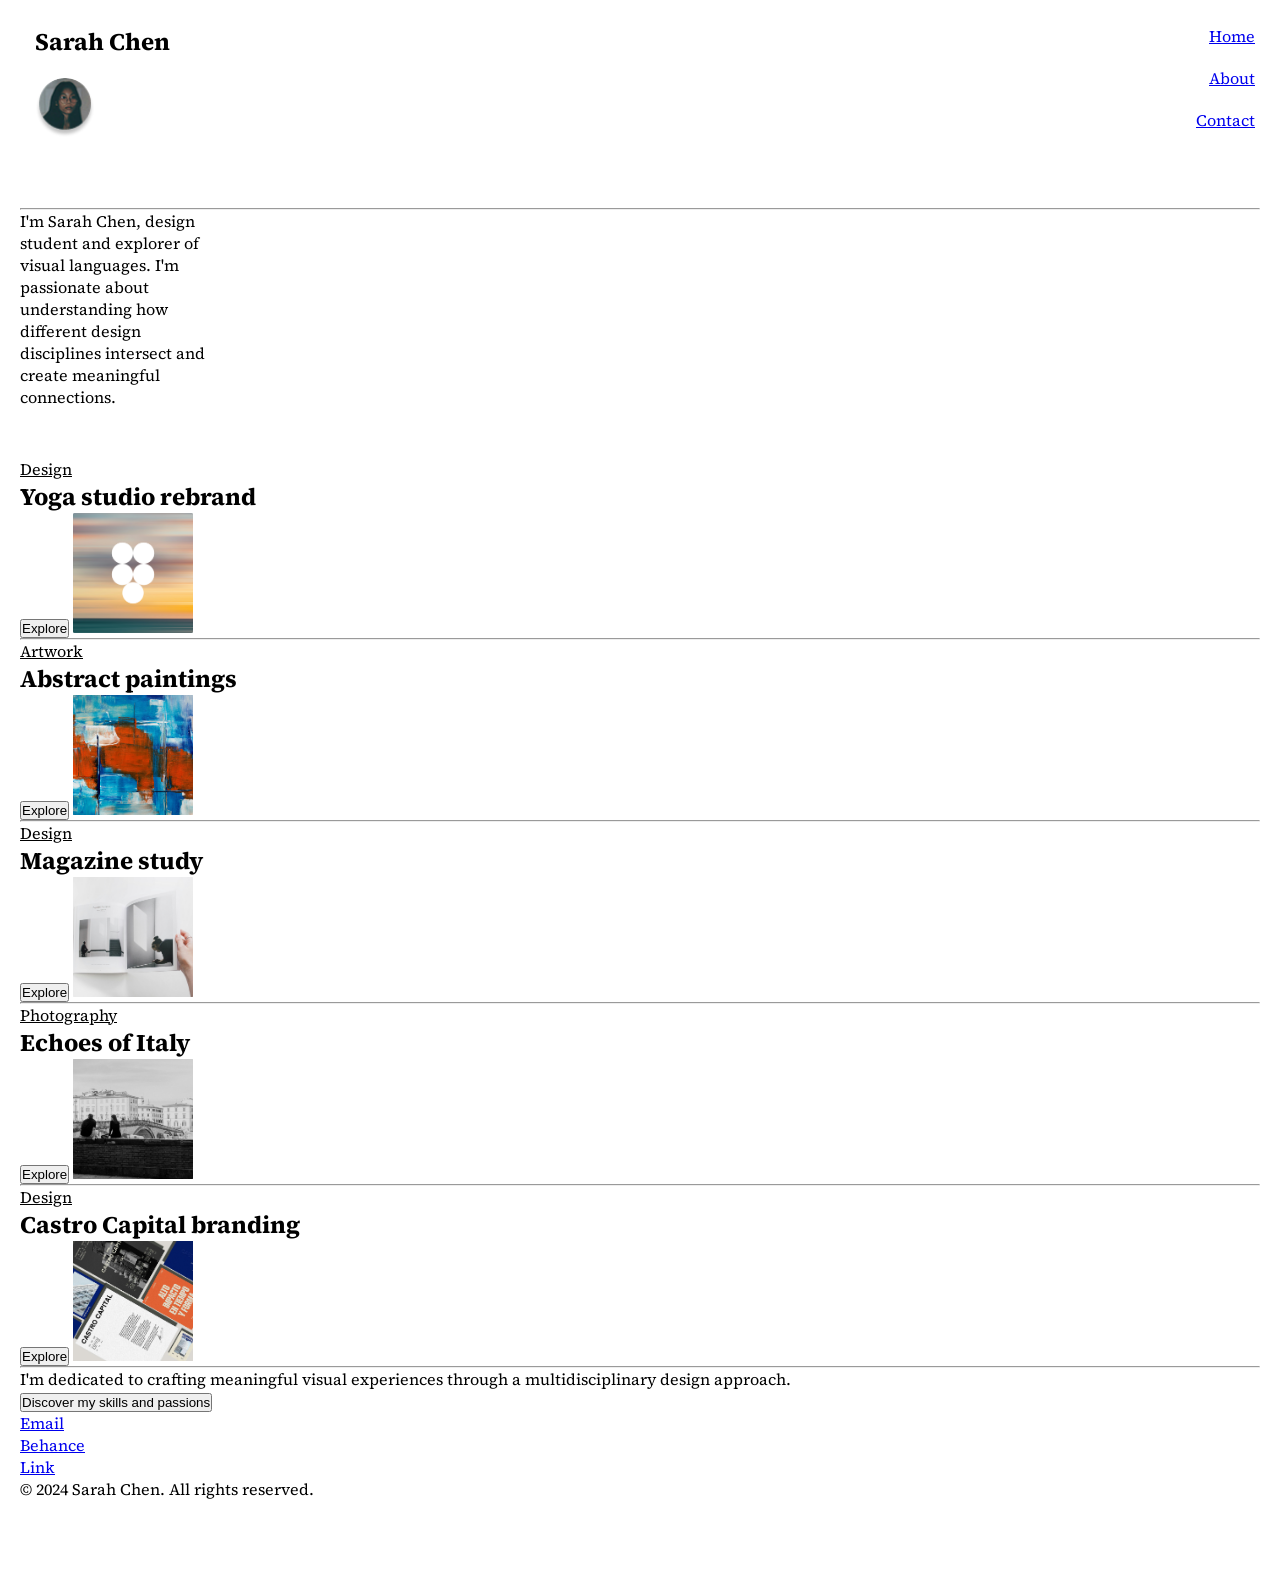
==== index.html @ ec186d1e "Cuadrar estilos css del  header con pagina index y página project" ====
<!-- mi index -->

<!DOCTYPE html>
<html lang>

<head>
    <meta charset="UTF-8">
    <meta name="viewport" content="width=device-width, initial-scale=1.0">
    <title>Sarah Chen</title>
    <link rel="stylesheet" href="css/styles.css">
</head>

<body>
    <header>
        <div class="header">
            <div class="profile">
                <h1 class="profile__name">Sarah Chen</h1>
                <img class="profile__image"src="assets/images/fotoperfil.png">
            </div>
            <nav class="nav">
                <ul>
                    <li><a href="home.html">Home</a></li>
                    <li><a href="about.html">About</a></li>
                    <li><a href="contact.html">Contact</a></li>
                </ul>
            </nav>
        </div>
    </header>
    <main>
        <hr>
        <p class="Descripción">I'm Sarah Chen, design student and explorer of visual languages. I'm passionate about understanding how
            different design disciplines intersect and create meaningful connections.</p>
        <section>
            <article class="section">
                <p class="sectionMiniTitle"><ins>Design</ins></p>
                <h2 class="sectionTitle">Yoga studio rebrand</h2>
                <input class="button1"type="submit" value="Explore">
                <img SRC="assets/images/YOGA.png" width="120PX" height="120PX">
            </article>
        </section>
        <hr>
        <section>
            <article>
                <p class="sectionMiniTitle"><ins>Artwork</ins></p>
                <h2 class="sectionTitle">Abstract paintings</h2>
                <input class="button1" type="submit" value="Explore">
                <img SRC="assets/images/pintura.png" width="120PX" height="120PX"> 
                <!-- Se puede usar un input type="button" o simplemente input button -->
            </article>
            <HR>
            <section>
                <article>
                    <p class="sectionMiniTitle"><ins>Design</ins></p>
                    <h2 class="sectionTitle">Magazine study</h2>
                    <input class="button1" type="submit" value="Explore">
                    <img SRC="assets/images/Design.png" width="120PX" height="120PX"> 
                </article>
            </section>
            <hr>
            <section>
                <article>
                    <p class="sectionMiniTitle"><ins>Photography</ins></p>
                    <h2 class="sectionTitle">Echoes of Italy</h2>
                    <input class="button1" type="submit" value="Explore">
                    <img SRC="assets/images/Foto.png" width="120PX" height="120PX"> 
                </article>
                <hr>
                <section>
                    <article>
                         <p class="sectionMiniTitle"><ins>Design</ins></p>
                        <h2 class="sectionTitle">Castro Capital branding</h2>
                        <input class="button1" type="submit" value="Explore">
                        <img SRC="assets/images/Rectangle 1.png" width="120PX" height="120PX">
                    </article>
                </section>
                <hr>
                <p>I'm dedicated to crafting meaningful visual experiences through a multidisciplinary design approach.</p>
                <input class="button1" type="submit" value="Discover my skills and passions">
    </main>
    <FOOTER>
        <nav>
            <ul>
                <p><a href="Email.html">Email</a></li></p>
                <p><a href="Behance.html">Behance</a></li></p>
                <p><a href="Link.html">Link</a></li></p>
            </ul>
        </nav>
        <p>© 2024 Sarah Chen. All rights reserved.</p>
    </FOOTER>
</body>
</htmml>
---- css/styles.css ----
@font-face {
    font-family: "Source Serif 4";
    src: url("../assets/fonts/Source_Serif_4/static/SourceSerif4-ExtraLight.ttf") format("truetype");
    font-weight: 200;
    font-style: normal;
}

@font-face {
    font-family: "Source Serif 4";
    src: url("../assets/fonts/Source_Serif_4/static/SourceSerif4-Light.ttf") format("truetype");
    font-weight: 300;
    font-style: normal;
}

@font-face {
    font-family: "Source Serif 4";
    src: url("../assets/fonts/Source_Serif_4/static/SourceSerif4-Regular.ttf") format("truetype");
    font-weight: 400;
    font-style: normal;
}

@font-face {
    font-family: "Source Serif 4";
    src: url("../assets/fonts/Source_Serif_4/static/SourceSerif4-Medium.ttf") format("truetype");
    font-weight: 500;
    font-style: normal;
}

@font-face {
    font-family: "Source Serif 4";
    src: url("../assets/fonts/Source_Serif_4/static/SourceSerif4-Semibold.ttf") format("truetype");
    font-weight: 600;
    font-style: normal;
}

@font-face {
    font-family: "Source Serif 4";
    src: url("../assets/fonts/Source_Serif_4/static/SourceSerif4-Bold.ttf") format("truetype");
    font-weight: 700;
    font-style: normal;
}

@font-face {
    font-family: "Source Serif 4";
    src: url("../assets/fonts/Source_Serif_4/static/SourceSerif4-ExtraBold.ttf") format("truetype");
    font-weight: 800;
    font-style: normal;
}

@font-face {
    font-family: "Source Serif 4";
    src: url("../assets/fonts/Source_Serif_4/static/SourceSerif4-Black.ttf") format("truetype");
    font-weight: 900;
    font-style: normal;
}
:root {
  --font-main: "Source Serif 4", sans-serif;
}

* {
  margin: 0;
  padding: 0;
  box-sizing: border-box;
}

body {
  font-family: var(--font-main);
  background-color: #FFFFFF;
  padding: 20px 20px 80px 20px;
}
.header {
  display: flex;
  flex-direction: row;
  justify-content: space-between;
  align-items: top;
  margin-bottom: 70px;
  padding: 5px 5px 0px 5px;
}
.header .profile {
  display: flex;
  flex-direction: column;
  align-items: left;
  width: 100px;
  }
.header .profile__name {
  font-size: 24px;
  font-weight: 700;
  padding: 0px 0px 20px 10px;
  display: flex;
  width: 400px;
}
.profile__image {
    width: 60px;
    height: 60PX;
    border-radius: 50%;
    object-fit: cover;
    margin-left: 10px;
}
.header .nav ul {
  display: flex;
  flex-direction: column;
  align-items: end;
  gap: 20px;
  width: 37px;
  height: 16px;
}
.header .nav li {
    list-style: none;
}
.Descripción {
  display: flex;
  flex-direction: column;
  text-align: left;
  justify-content: center;
  margin-bottom: 50px;
  width: 200px;
  
}
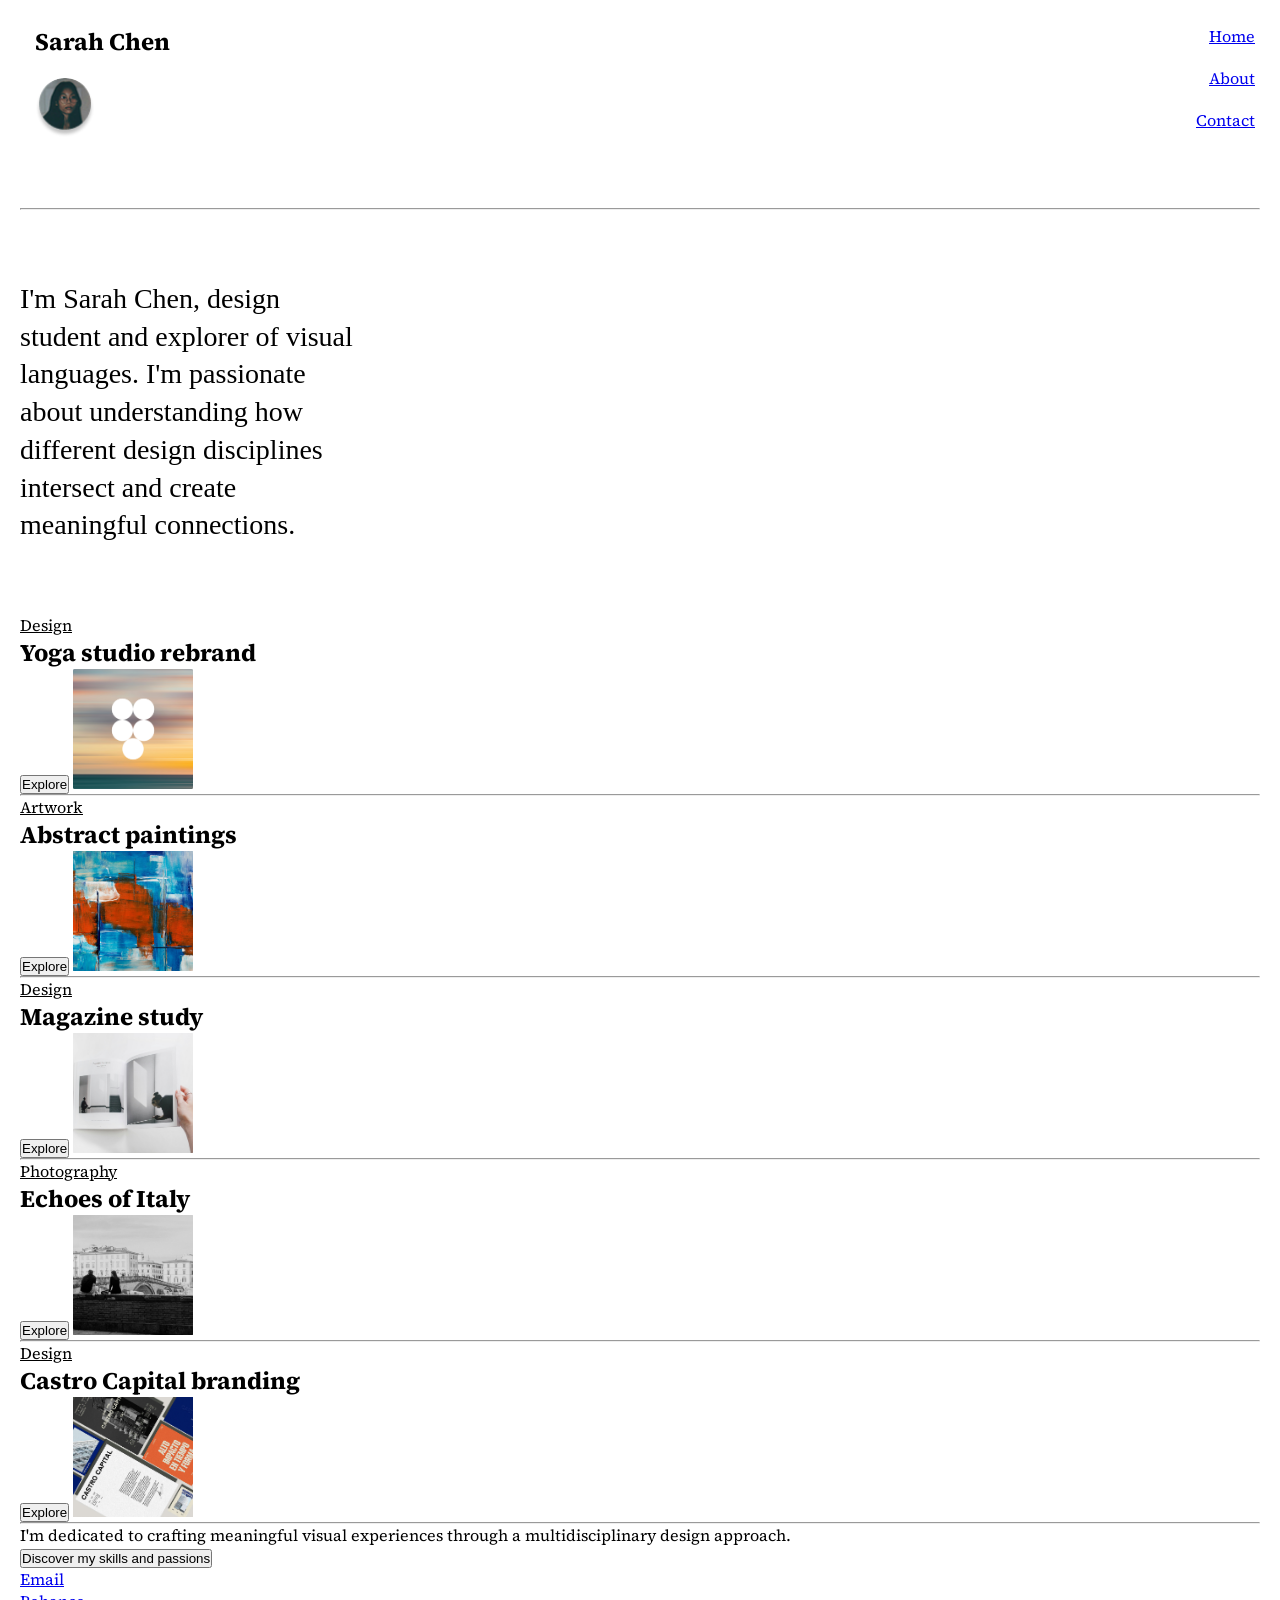
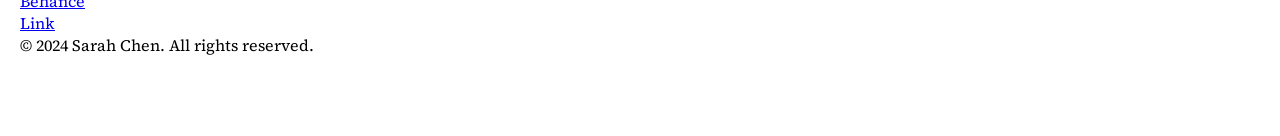
==== commit 97a977b5: "Arreglos sencillos en Descripción" ====
--- a/index.html
+++ b/index.html
@@ -19,9 +19,9 @@
             </div>
             <nav class="nav">
                 <ul>
-                    <li><a href="home.html">Home</a></li>
-                    <li><a href="about.html">About</a></li>
-                    <li><a href="contact.html">Contact</a></li>
+                    <li class="nav__home"><a href="home.html">Home</a></li>
+                    <li class="nav__about"><a href="about.html">About</a></li>
+                    <li class="nav__contact"><a href="contact.html">Contact</a></li>
                 </ul>
             </nav>
         </div>
--- a/css/styles.css
+++ b/css/styles.css
@@ -112,7 +112,17 @@
   flex-direction: column;
   text-align: left;
   justify-content: center;
-  margin-bottom: 50px;
+  margin: 50px 0px 50px 0px;
   width: 200px;
-  
+  /* I'm Sarah Chen, design student and explorer of visual languages. I'm passionate about understanding how different design disciplines intersect and create meaningful connections. */
+
+width: 335px;
+height: 304px;
+
+/* Heading */
+font-family: 'Source Serif Pro';
+font-style: normal;
+font-weight: 300;
+font-size: 28px;
+line-height: 135%;
 }
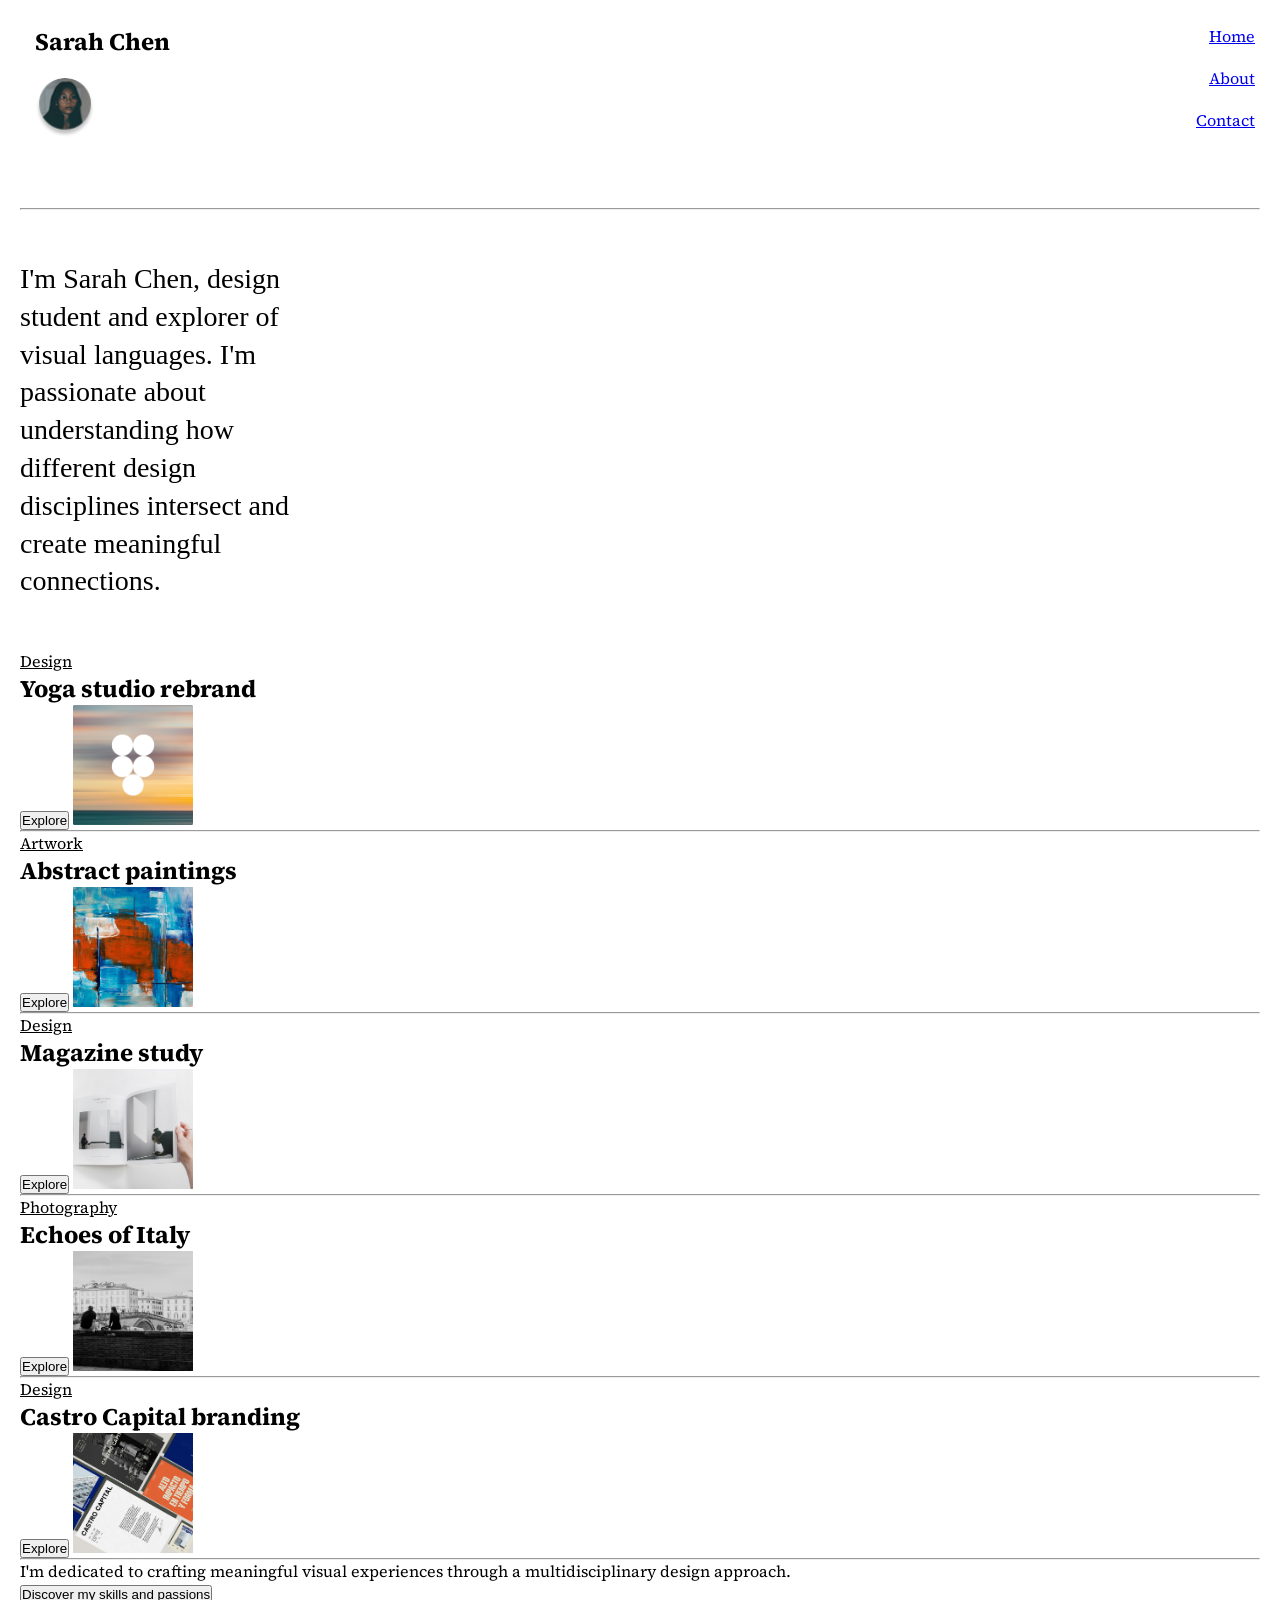
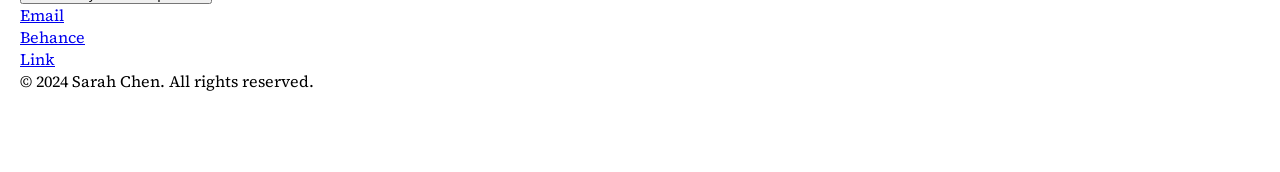
==== commit 7bbbfb4f: "Arreglos desesperados" ====
--- a/index.html
+++ b/index.html
@@ -1,5 +1,3 @@
-<!-- mi index -->
-
 <!DOCTYPE html>
 <html lang>
 
--- a/css/styles.css
+++ b/css/styles.css
@@ -113,16 +113,10 @@
   text-align: left;
   justify-content: center;
   margin: 50px 0px 50px 0px;
-  width: 200px;
-  /* I'm Sarah Chen, design student and explorer of visual languages. I'm passionate about understanding how different design disciplines intersect and create meaningful connections. */
-
-width: 335px;
-height: 304px;
-
-/* Heading */
+  width: 280px;
 font-family: 'Source Serif Pro';
 font-style: normal;
 font-weight: 300;
 font-size: 28px;
 line-height: 135%;
-}+}
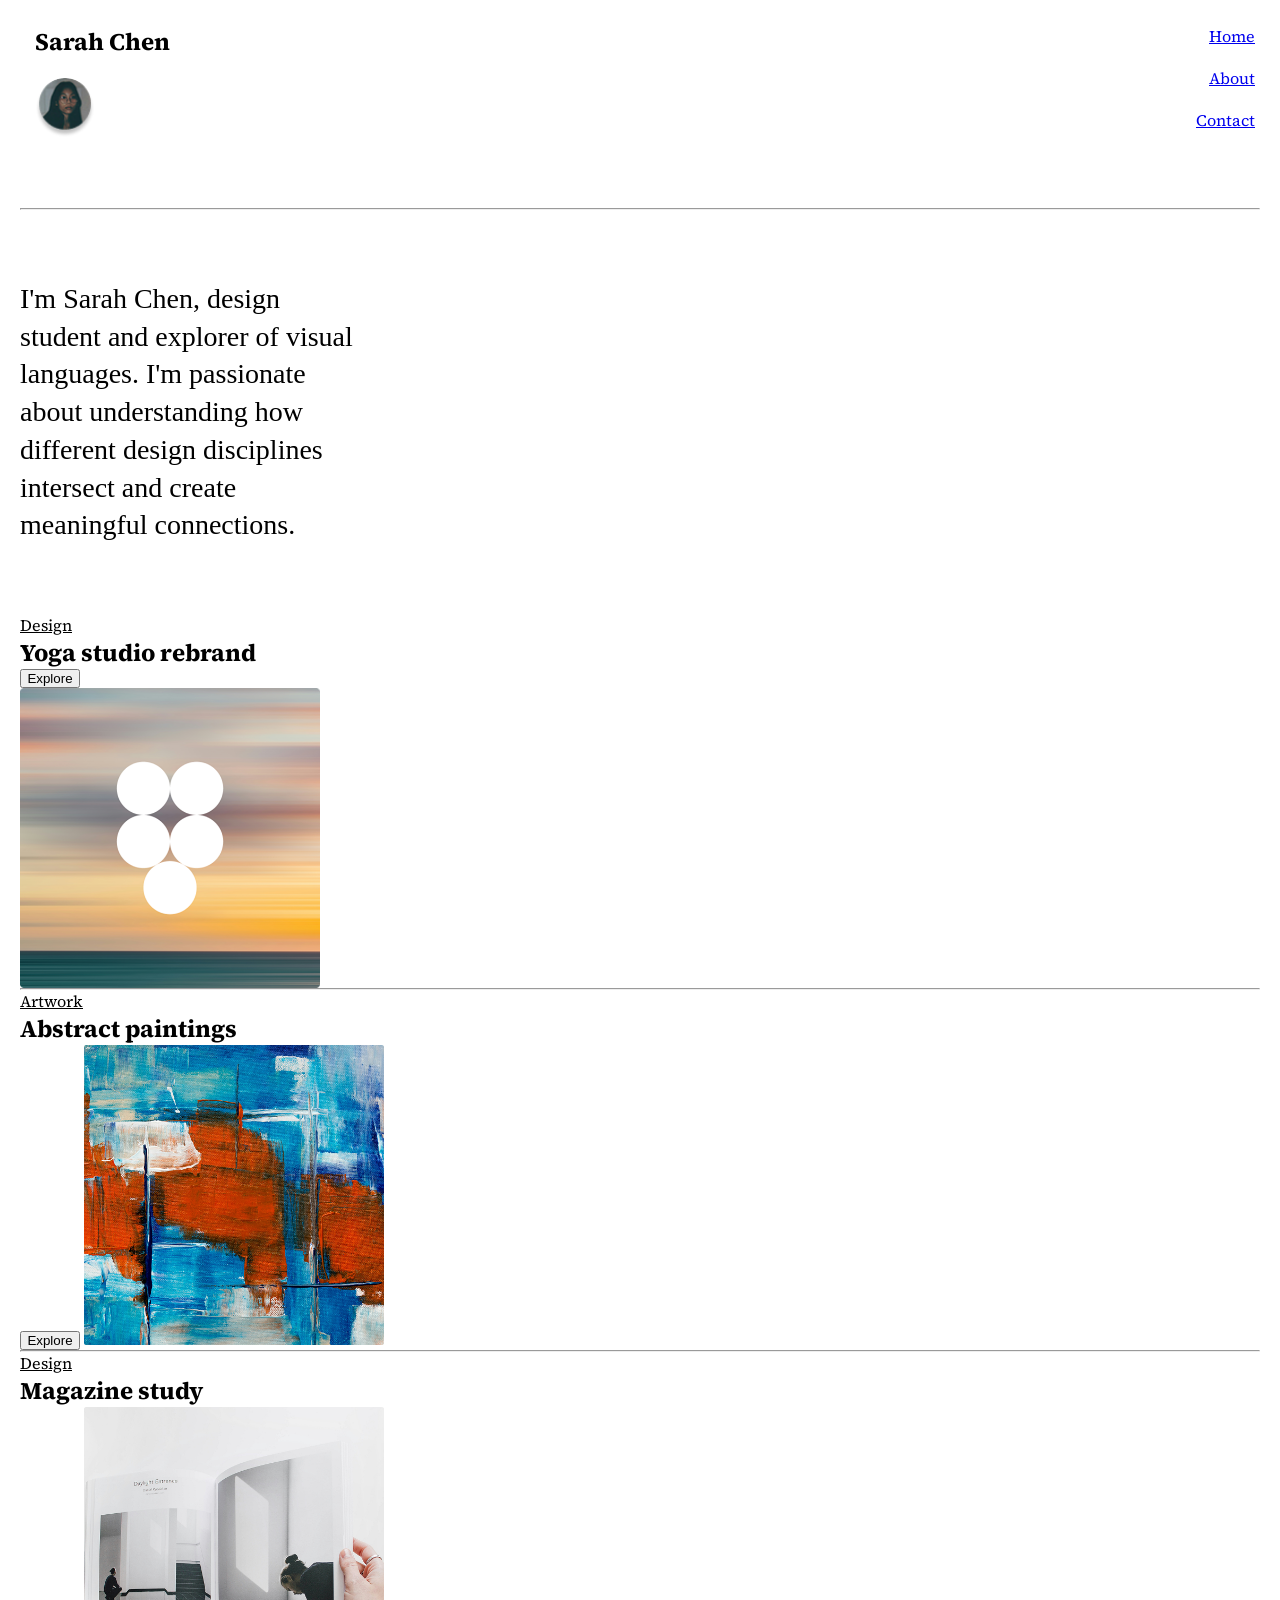
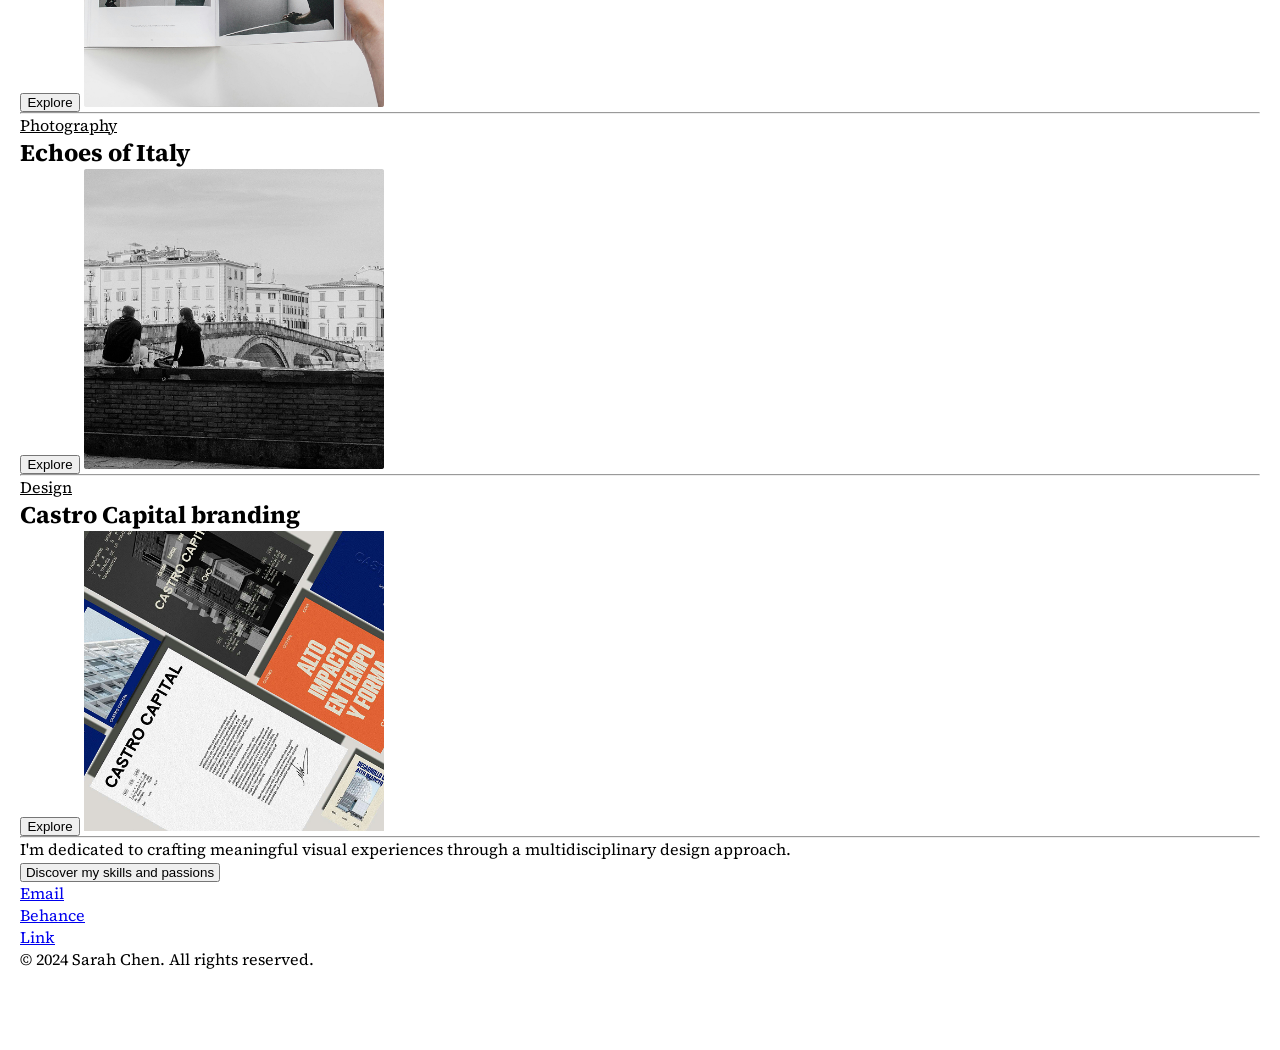
==== commit f8dcb066: "Avances en html y css" ====
--- a/index.html
+++ b/index.html
@@ -30,10 +30,10 @@
             different design disciplines intersect and create meaningful connections.</p>
         <section>
             <article class="section">
-                <p class="sectionMiniTitle"><ins>Design</ins></p>
+                <p class="sectionButton"><ins>Design</ins></p>
                 <h2 class="sectionTitle">Yoga studio rebrand</h2>
                 <input class="button1"type="submit" value="Explore">
-                <img SRC="assets/images/YOGA.png" width="120PX" height="120PX">
+                <img SRC="assets/images/YOGA.png" width="300PX" height="300PX">
             </article>
         </section>
         <hr>
@@ -42,7 +42,7 @@
                 <p class="sectionMiniTitle"><ins>Artwork</ins></p>
                 <h2 class="sectionTitle">Abstract paintings</h2>
                 <input class="button1" type="submit" value="Explore">
-                <img SRC="assets/images/pintura.png" width="120PX" height="120PX"> 
+                <img SRC="assets/images/pintura.png" width="300PX" height="300PX"> 
                 <!-- Se puede usar un input type="button" o simplemente input button -->
             </article>
             <HR>
@@ -51,7 +51,7 @@
                     <p class="sectionMiniTitle"><ins>Design</ins></p>
                     <h2 class="sectionTitle">Magazine study</h2>
                     <input class="button1" type="submit" value="Explore">
-                    <img SRC="assets/images/Design.png" width="120PX" height="120PX"> 
+                    <img SRC="assets/images/Design.png" width="300PX" height="300PX"> 
                 </article>
             </section>
             <hr>
@@ -60,7 +60,7 @@
                     <p class="sectionMiniTitle"><ins>Photography</ins></p>
                     <h2 class="sectionTitle">Echoes of Italy</h2>
                     <input class="button1" type="submit" value="Explore">
-                    <img SRC="assets/images/Foto.png" width="120PX" height="120PX"> 
+                    <img SRC="assets/images/Foto.png" width="300PX" height="300PX"> 
                 </article>
                 <hr>
                 <section>
@@ -68,12 +68,12 @@
                          <p class="sectionMiniTitle"><ins>Design</ins></p>
                         <h2 class="sectionTitle">Castro Capital branding</h2>
                         <input class="button1" type="submit" value="Explore">
-                        <img SRC="assets/images/Rectangle 1.png" width="120PX" height="120PX">
+                        <img SRC="assets/images/Rectangle 1.png" width="300PX" height="300PX">
                     </article>
                 </section>
                 <hr>
                 <p>I'm dedicated to crafting meaningful visual experiences through a multidisciplinary design approach.</p>
-                <input class="button1" type="submit" value="Discover my skills and passions">
+                <input class="button2" type="submit" value="Discover my skills and passions">
     </main>
     <FOOTER>
         <nav>
--- a/css/styles.css
+++ b/css/styles.css
@@ -113,10 +113,27 @@
   text-align: left;
   justify-content: center;
   margin: 50px 0px 50px 0px;
-  width: 280px;
+  width: 200px;
+  /* I'm Sarah Chen, design student and explorer of visual languages. I'm passionate about understanding how different design disciplines intersect and create meaningful connections. */
+
+width: 335px;
+height: 304px;
+
+/* Heading */
 font-family: 'Source Serif Pro';
 font-style: normal;
 font-weight: 300;
 font-size: 28px;
 line-height: 135%;
 }
+.section {
+  display: flex;
+  flex-direction: column;
+  text-align: left;
+}
+.button1{
+  width: 60px;
+}
+.button2{
+  width: 200px;
+}
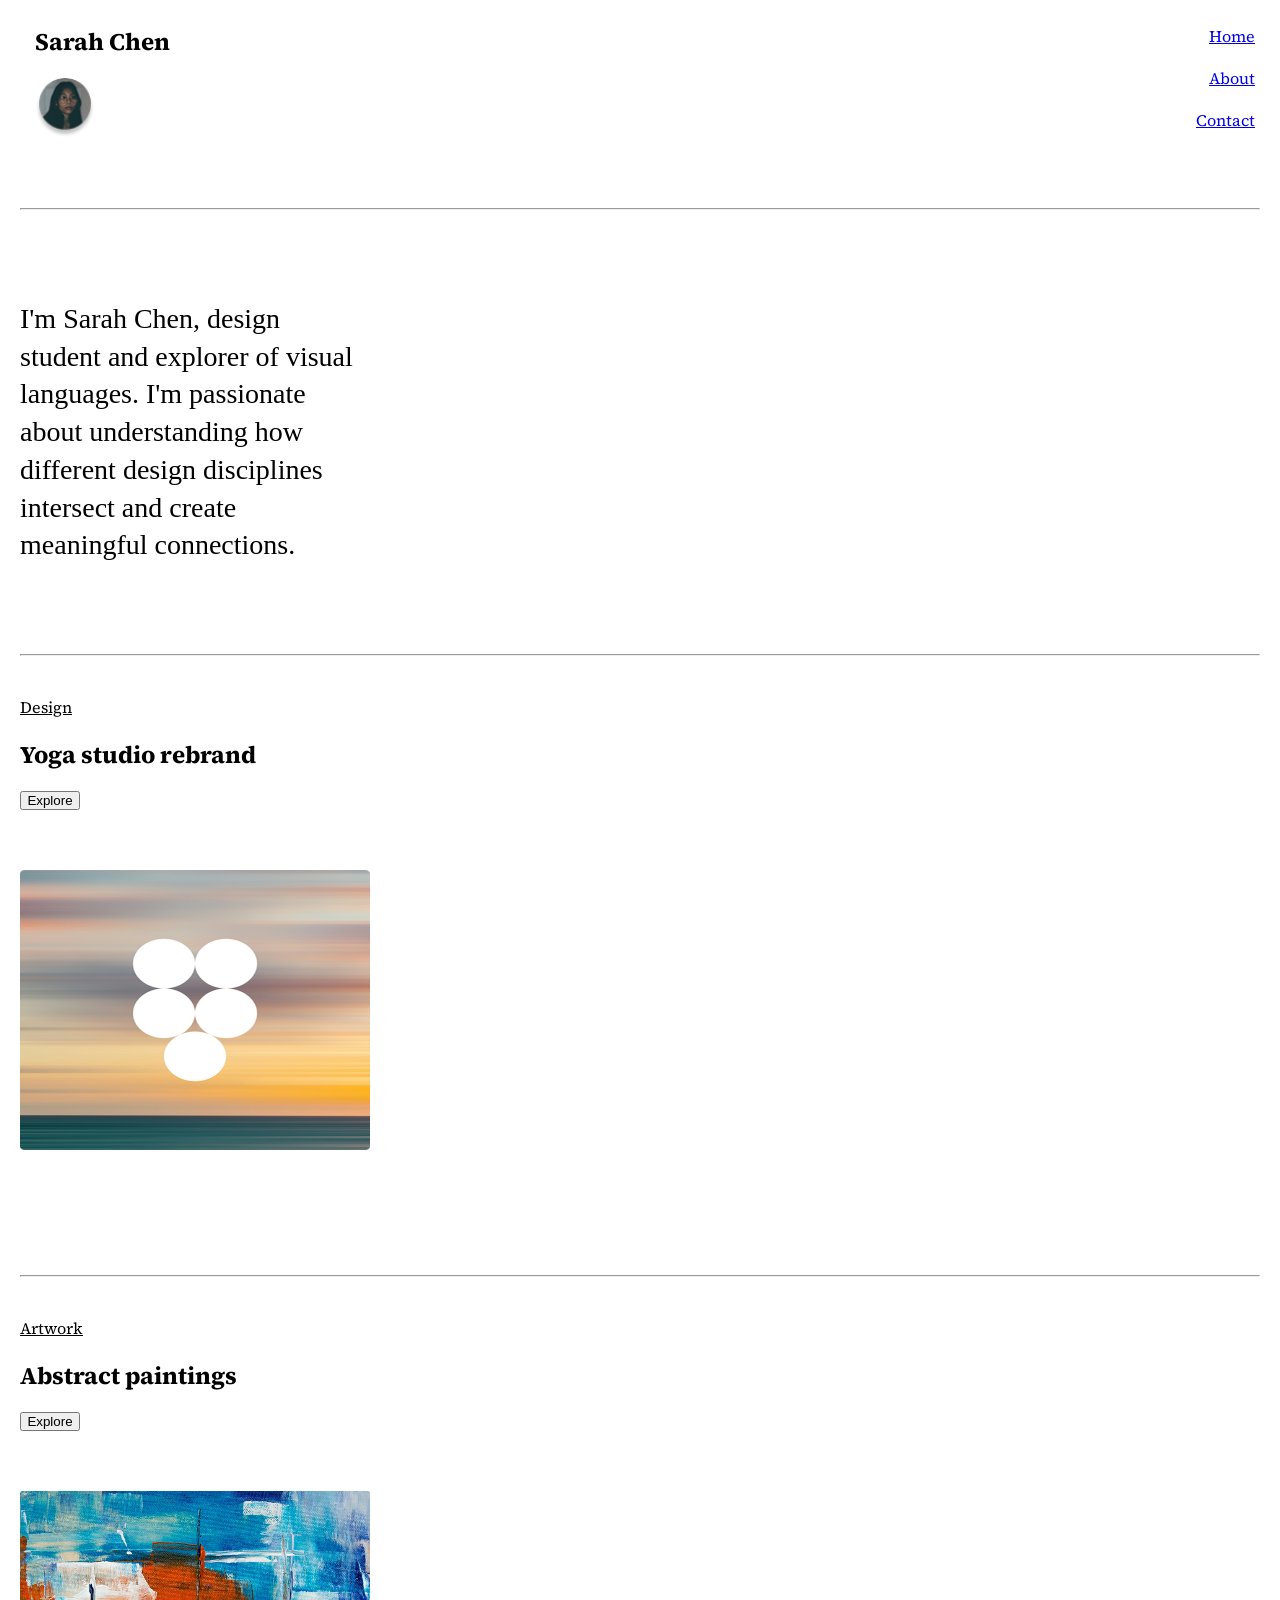
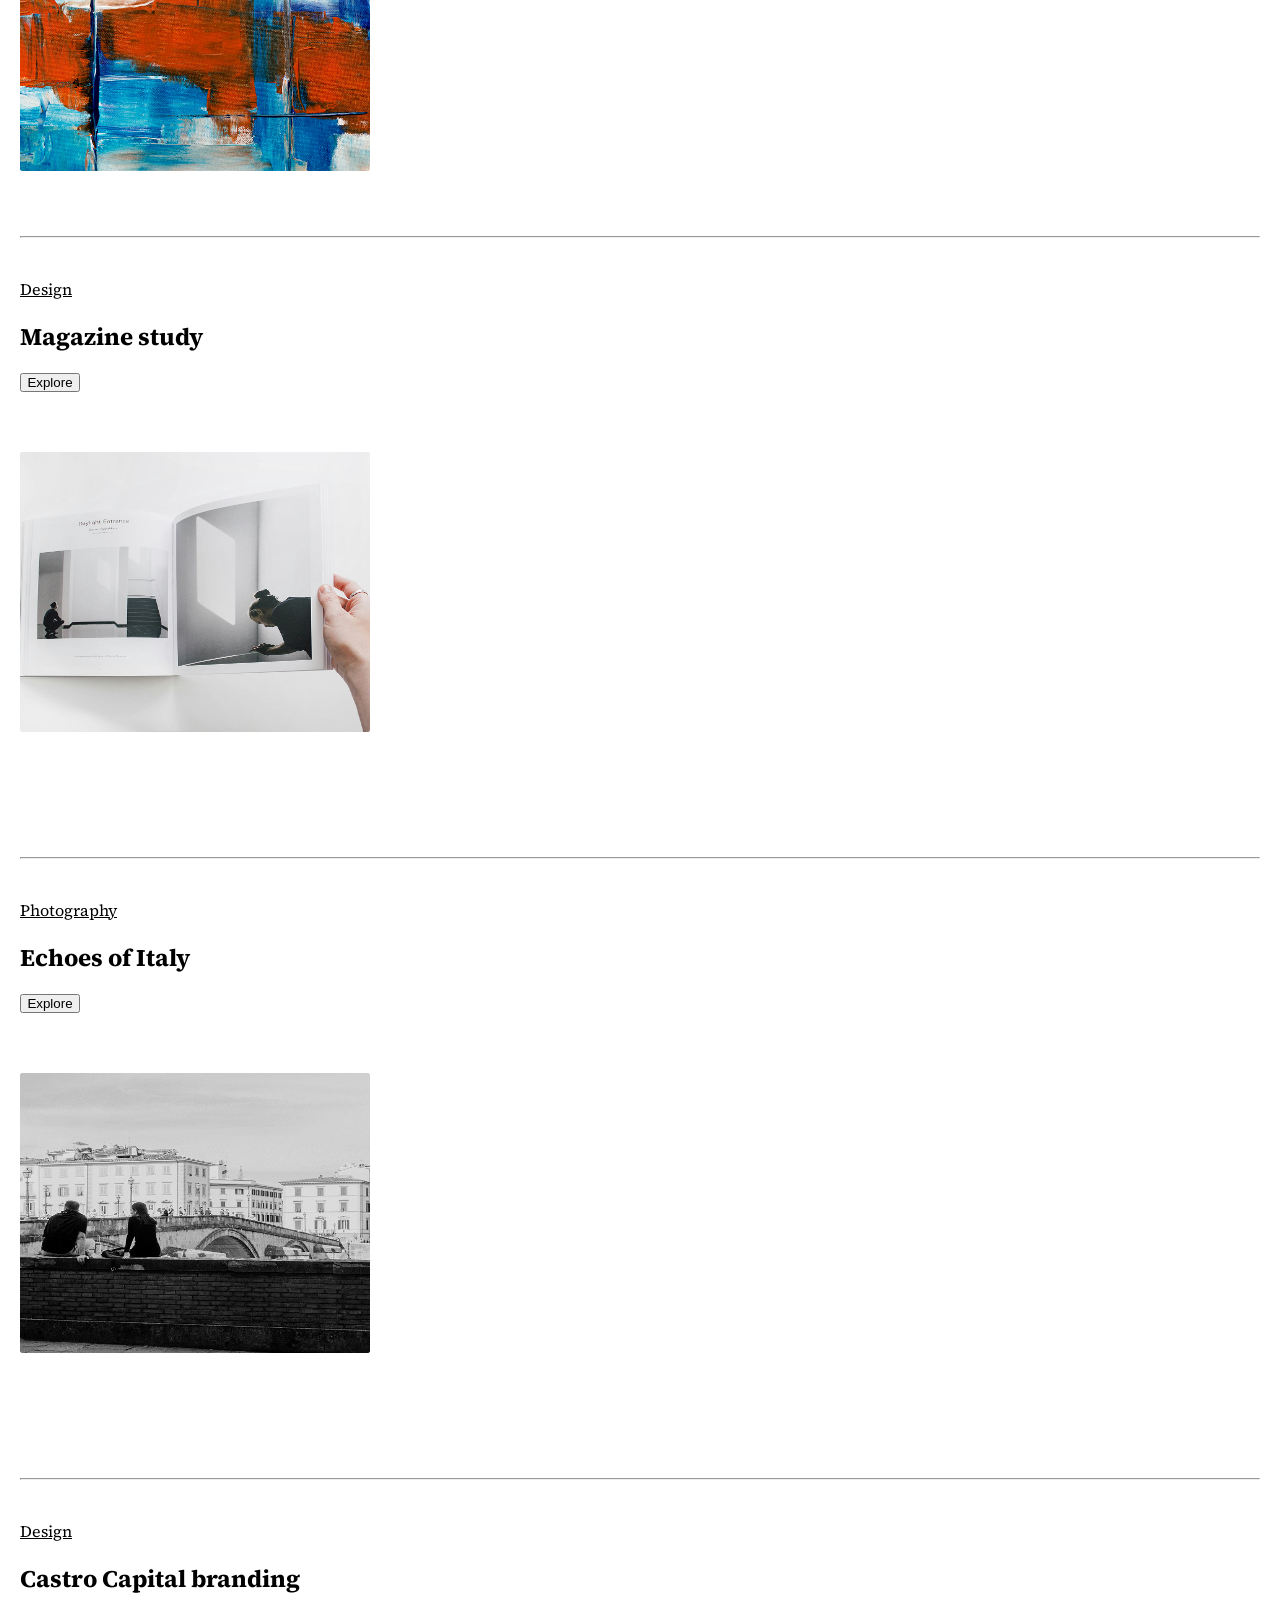
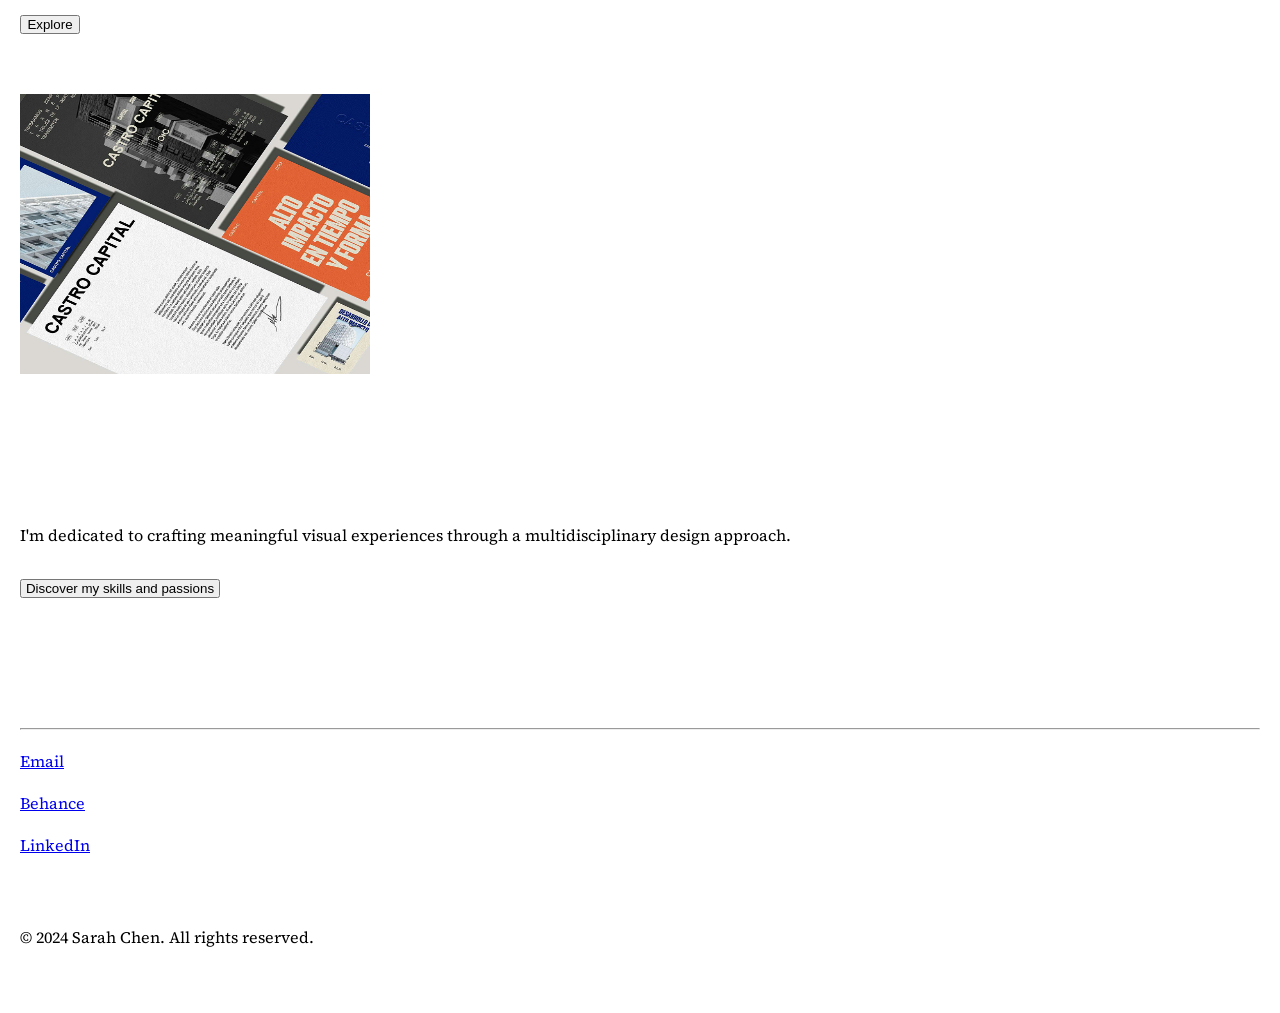
==== commit 3c83466a: "Avances css de estética de secciones" ====
--- a/index.html
+++ b/index.html
@@ -13,7 +13,7 @@
         <div class="header">
             <div class="profile">
                 <h1 class="profile__name">Sarah Chen</h1>
-                <img class="profile__image"src="assets/images/fotoperfil.png">
+                <img class="profile__image" src="assets/images/fotoperfil.png">
             </div>
             <nav class="nav">
                 <ul>
@@ -26,64 +26,84 @@
     </header>
     <main>
         <hr>
-        <p class="Descripción">I'm Sarah Chen, design student and explorer of visual languages. I'm passionate about understanding how
+        <p class="Descripción">I'm Sarah Chen, design student and explorer of visual languages. I'm passionate about
+            understanding how
             different design disciplines intersect and create meaningful connections.</p>
-        <section>
-            <article class="section">
-                <p class="sectionButton"><ins>Design</ins></p>
-                <h2 class="sectionTitle">Yoga studio rebrand</h2>
-                <input class="button1"type="submit" value="Explore">
-                <img SRC="assets/images/YOGA.png" width="300PX" height="300PX">
+        <hr>
+        <section class="section">
+            <article>
+                <div class="sectionYoga">
+                    <p class="sectionMiniTitle"><ins>Design</ins></p>
+                    <h2 class="sectionTitle">Yoga studio rebrand</h2>
+                    <input class="button1" type="submit" value="Explore">
+                </div>
+                <img class="sectionImage" src="assets/images/YOGA.png" width="350PX" height="400PX">
             </article>
         </section>
         <hr>
-        <section>
+        <section class="section">
             <article>
-                <p class="sectionMiniTitle"><ins>Artwork</ins></p>
-                <h2 class="sectionTitle">Abstract paintings</h2>
-                <input class="button1" type="submit" value="Explore">
-                <img SRC="assets/images/pintura.png" width="300PX" height="300PX"> 
+                <div class="sectionPainting">
+                    <p class="sectionMiniTitle"><ins>Artwork</ins></p>
+                    <h2 class="sectionTitle">Abstract paintings</h2>
+                    <input class="button1" type="submit" value="Explore">
+                </div>
+                <img class="sectionImage" src="assets/images/pintura.png" width="350PX" height="400PX">
                 <!-- Se puede usar un input type="button" o simplemente input button -->
             </article>
-            <HR>
-            <section>
+            <hr>
+            <section class="section">
                 <article>
-                    <p class="sectionMiniTitle"><ins>Design</ins></p>
-                    <h2 class="sectionTitle">Magazine study</h2>
-                    <input class="button1" type="submit" value="Explore">
-                    <img SRC="assets/images/Design.png" width="300PX" height="300PX"> 
+                    <div class="sectionMagazine">
+                        <p class="sectionMiniTitle"><ins>Design</ins></p>
+                        <h2 class="sectionTitle">Magazine study</h2>
+                        <input class="button1" type="submit" value="Explore">
+                    </div>
+                    <img class="sectionImage" src="assets/images/Design.png" width="350PX" height="400PX">
                 </article>
             </section>
             <hr>
-            <section>
+            <section class="section">
                 <article>
-                    <p class="sectionMiniTitle"><ins>Photography</ins></p>
-                    <h2 class="sectionTitle">Echoes of Italy</h2>
-                    <input class="button1" type="submit" value="Explore">
-                    <img SRC="assets/images/Foto.png" width="300PX" height="300PX"> 
+                    <div class="sectionItaly">
+                        <p class="sectionMiniTitle"><ins>Photography</ins></p>
+                        <h2 class="sectionTitle">Echoes of Italy</h2>
+                        <input class="button1" type="submit" value="Explore">
+                    </div>
+                    <img class="sectionImage" src="assets\images\Italy.png" width="350PX" height="400PX">
                 </article>
-                <hr>
-                <section>
-                    <article>
-                         <p class="sectionMiniTitle"><ins>Design</ins></p>
+            </section>
+            <hr>
+            <section class="section">
+                <article>
+                    <div class="sectionCastro">
+                        <p class="sectionMiniTitle"><ins>Design</ins></p>
                         <h2 class="sectionTitle">Castro Capital branding</h2>
                         <input class="button1" type="submit" value="Explore">
-                        <img SRC="assets/images/Rectangle 1.png" width="300PX" height="300PX">
-                    </article>
-                </section>
-                <hr>
-                <p>I'm dedicated to crafting meaningful visual experiences through a multidisciplinary design approach.</p>
+                    </div>
+                    <img class="sectionImage" src="assets/images/Rectangle 1.png" width="350PX" height="400PX">
+                </article>
+            </section>
+            <div class="UltimaSeccion">
+                <p class="Description2">I'm dedicated to crafting meaningful visual experiences through a
+                    multidisciplinary design approach.</p>
                 <input class="button2" type="submit" value="Discover my skills and passions">
+            </div>
+        </section>
+        <hr>
     </main>
-    <FOOTER>
-        <nav>
-            <ul>
-                <p><a href="Email.html">Email</a></li></p>
-                <p><a href="Behance.html">Behance</a></li></p>
-                <p><a href="Link.html">Link</a></li></p>
+    <footer>
+        <nav class="footer">
+            <ul class="footerNav">
+                <p><a href="Email.html">Email</a></li>
+                </p>
+                <p><a href="Behance.html">Behance</a></li>
+                </p>
+                <p><a href="LikedIn.html">LinkedIn</a></li>
+                </p>
             </ul>
         </nav>
         <p>© 2024 Sarah Chen. All rights reserved.</p>
-    </FOOTER>
+    </footer>
 </body>
 </htmml>
--- a/css/styles.css
+++ b/css/styles.css
@@ -66,7 +66,7 @@
 body {
   font-family: var(--font-main);
   background-color: #FFFFFF;
-  padding: 20px 20px 80px 20px;
+  padding: 20px 20px 65px 20px;
 }
 .header {
   display: flex;
@@ -112,7 +112,7 @@
   flex-direction: column;
   text-align: left;
   justify-content: center;
-  margin: 50px 0px 50px 0px;
+  margin: 70px 0px 70px 0px;
   width: 200px;
   /* I'm Sarah Chen, design student and explorer of visual languages. I'm passionate about understanding how different design disciplines intersect and create meaningful connections. */
 
@@ -130,10 +130,56 @@
   display: flex;
   flex-direction: column;
   text-align: left;
+  margin: 40px 0px 60px 0px;
 }
+.section .sectionYoga {
+  display: flex;
+  flex-direction: column;
+  gap: 20px;
+}
+.section .sectionPainting{
+  display: flex;
+  flex-direction: column;
+  gap: 20px;
+}
+.section .sectionMagazine{
+  display: flex;
+  flex-direction: column;
+  gap: 20px;
+}
+.section .sectionItaly{
+  display: flex;
+  flex-direction: column;
+  gap: 20px;
+}
+.section .sectionCastro{  
+  display: flex;
+  flex-direction: column;
+  gap: 20px;
+}
+
 .button1{
   width: 60px;
 }
 .button2{
   width: 200px;
+}
+.sectionImage{
+  padding-top: 60px;
+  padding-bottom: 60px;
+}
+.UltimaSeccion{
+  padding-top: 25px;
+  padding-bottom: 70px;
+}
+.Description2{
+  padding-bottom: 30px;
+}
+.footerNav{
+ display: flex;
+  flex-direction: column;
+  align-items: begin;
+  gap: 20px;
+  margin-top: 20px;
+  margin-bottom: 70px
 }
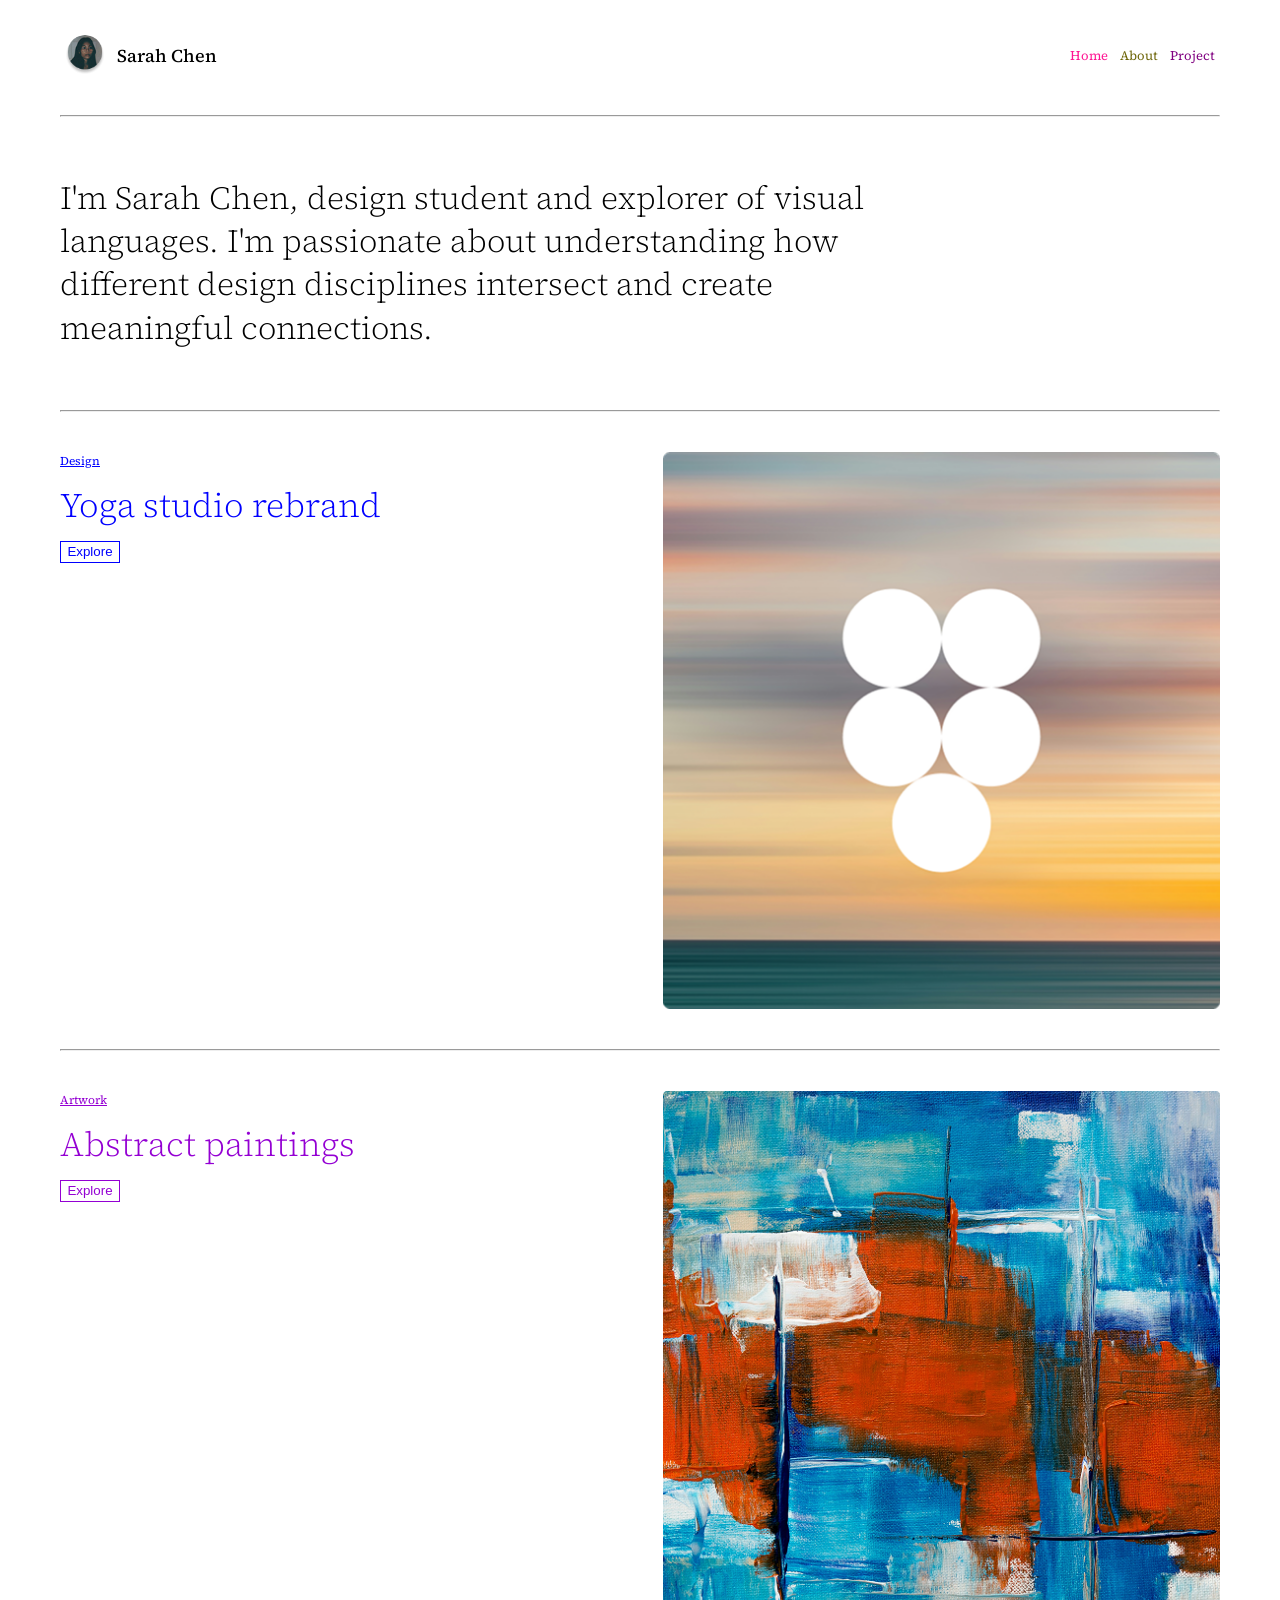
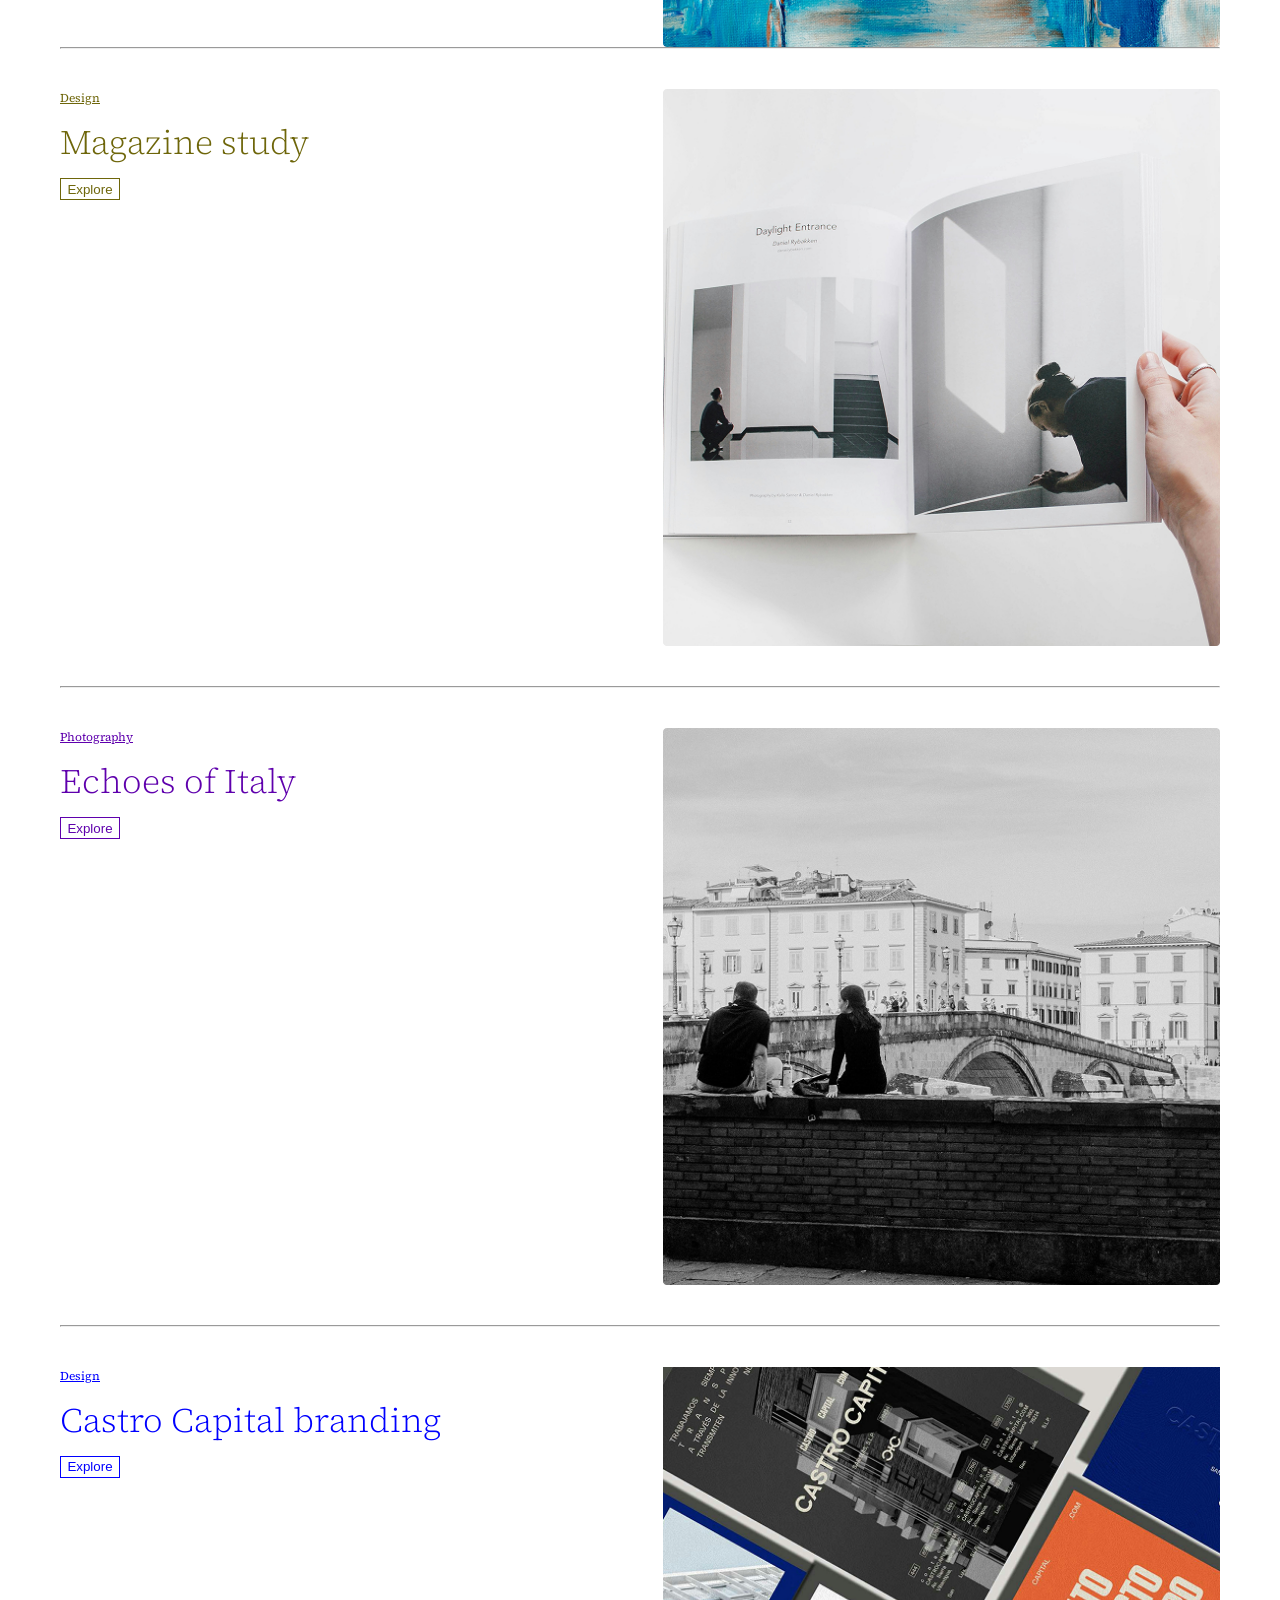
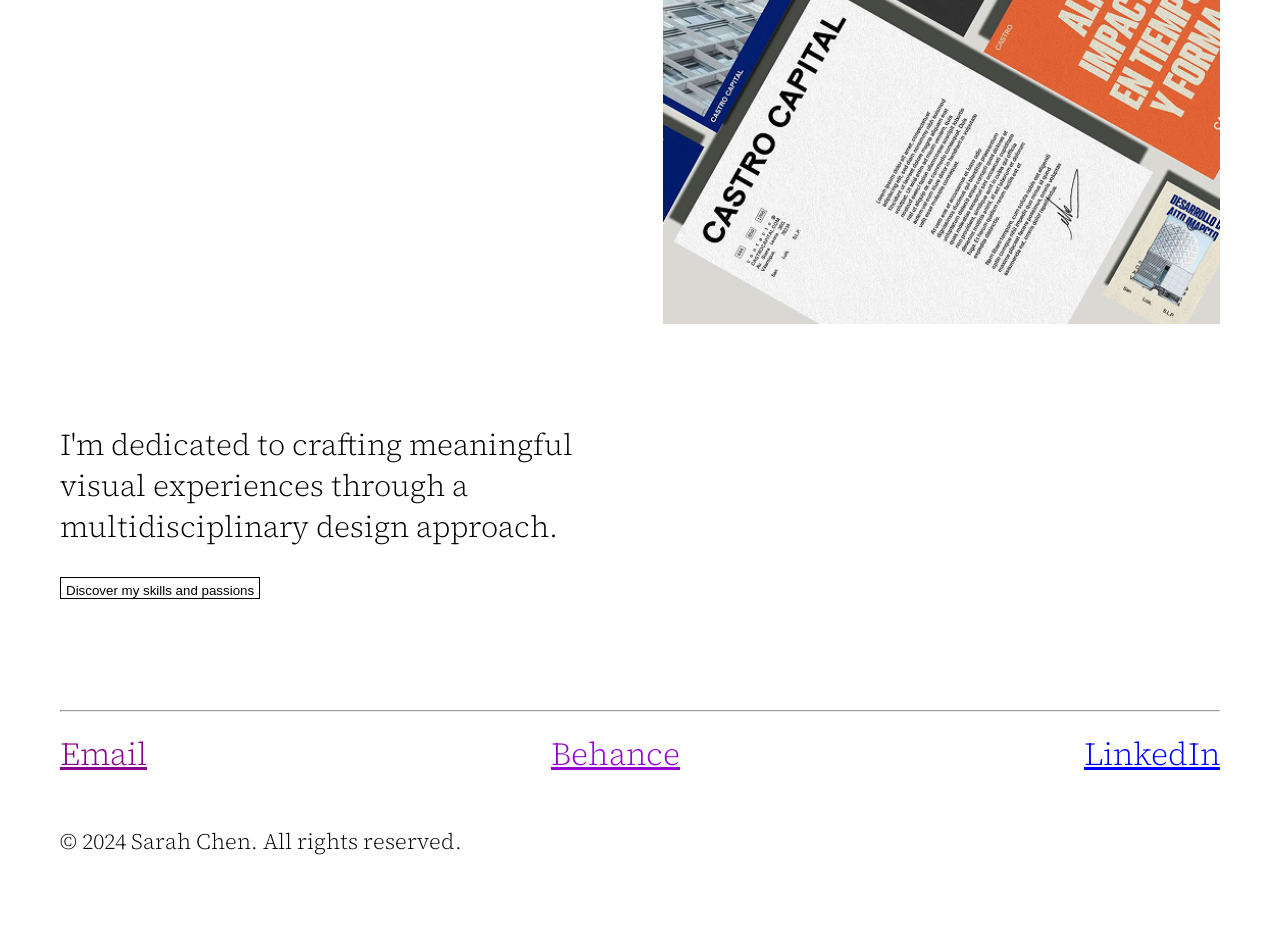
==== commit 71f06d13: "rename home.html to index.html" ====
--- a/index.html
+++ b/index.html
@@ -17,9 +17,9 @@
             </div>
             <nav class="nav">
                 <ul>
-                    <li class="nav__home"><a href="home.html">Home</a></li>
-                    <li class="nav__about"><a href="about.html">About</a></li>
-                    <li class="nav__contact"><a href="contact.html">Contact</a></li>
+                    <li class="nav__home"><a class="nav__home" href="index.html">Home</a></li>
+                    <li class="nav__about"><a class="nav__about" href="about.html">About</a></li>
+                    <li class="nav__contact"><a class="nav__contact" href="project.html">Project</a></li>
                 </ul>
             </nav>
         </div>
@@ -37,7 +37,7 @@
                     <h2 class="sectionTitle">Yoga studio rebrand</h2>
                     <input class="button1" type="submit" value="Explore">
                 </div>
-                <img class="sectionImage" src="assets/images/YOGA.png" width="350PX" height="400PX">
+                <img class="sectionImage" src="assets/images/YOGA.png" width="400PX" height="500PX">
             </article>
         </section>
         <hr>
@@ -46,9 +46,9 @@
                 <div class="sectionPainting">
                     <p class="sectionMiniTitle"><ins>Artwork</ins></p>
                     <h2 class="sectionTitle">Abstract paintings</h2>
-                    <input class="button1" type="submit" value="Explore">
+                    <input class="button2" type="submit" value="Explore">
                 </div>
-                <img class="sectionImage" src="assets/images/pintura.png" width="350PX" height="400PX">
+                <img class="sectionImage" src="assets/images/pintura.png" width="400PX" height="500PX">
                 <!-- Se puede usar un input type="button" o simplemente input button -->
             </article>
             <hr>
@@ -57,9 +57,9 @@
                     <div class="sectionMagazine">
                         <p class="sectionMiniTitle"><ins>Design</ins></p>
                         <h2 class="sectionTitle">Magazine study</h2>
-                        <input class="button1" type="submit" value="Explore">
+                        <input class="button3" type="submit" value="Explore">
                     </div>
-                    <img class="sectionImage" src="assets/images/Design.png" width="350PX" height="400PX">
+                    <img class="sectionImage" src="assets/images/Design.png" width="400PX" height="500PX">
                 </article>
             </section>
             <hr>
@@ -68,9 +68,9 @@
                     <div class="sectionItaly">
                         <p class="sectionMiniTitle"><ins>Photography</ins></p>
                         <h2 class="sectionTitle">Echoes of Italy</h2>
-                        <input class="button1" type="submit" value="Explore">
+                        <input class="button4" type="submit" value="Explore">
                     </div>
-                    <img class="sectionImage" src="assets\images\Italy.png" width="350PX" height="400PX">
+                    <img class="sectionImage" src="assets\images\Italy.png" width="400PX" height="500PX">
                 </article>
             </section>
             <hr>
@@ -79,15 +79,15 @@
                     <div class="sectionCastro">
                         <p class="sectionMiniTitle"><ins>Design</ins></p>
                         <h2 class="sectionTitle">Castro Capital branding</h2>
-                        <input class="button1" type="submit" value="Explore">
+                        <input class="button5" type="submit" value="Explore">
                     </div>
-                    <img class="sectionImage" src="assets/images/Rectangle 1.png" width="350PX" height="400PX">
+                    <img class="sectionImage" src="assets/images/Rectangle 1.png" width="400PX" height="500PX">
                 </article>
             </section>
             <div class="UltimaSeccion">
                 <p class="Description2">I'm dedicated to crafting meaningful visual experiences through a
                     multidisciplinary design approach.</p>
-                <input class="button2" type="submit" value="Discover my skills and passions">
+                <input class="button6" type="submit" value="Discover my skills and passions">
             </div>
         </section>
         <hr>
@@ -95,15 +95,16 @@
     <footer>
         <nav class="footer">
             <ul class="footerNav">
-                <p><a href="Email.html">Email</a></li>
+                <p class="footerEmail"><a class="footerEmail" href="Email.html">Email</a></li>
                 </p>
-                <p><a href="Behance.html">Behance</a></li>
+                <p class="footerBehance"><a class="footerBehance" href="Behance.html">Behance</a></li>
                 </p>
-                <p><a href="LikedIn.html">LinkedIn</a></li>
+                <p class="footerLinkedIn"><a class="footerLinkedIn" href="LikedIn.html">LinkedIn</a></li>
                 </p>
             </ul>
         </nav>
-        <p>© 2024 Sarah Chen. All rights reserved.</p>
+        <p class="copyrightText">© 2024 Sarah Chen. All rights reserved.</p>
     </footer>
 </body>
-</htmml>+
+</html>
--- a/css/styles.css
+++ b/css/styles.css
@@ -1,58 +1,59 @@
 @font-face {
-    font-family: "Source Serif 4";
-    src: url("../assets/fonts/Source_Serif_4/static/SourceSerif4-ExtraLight.ttf") format("truetype");
-    font-weight: 200;
-    font-style: normal;
-}
-
-@font-face {
-    font-family: "Source Serif 4";
-    src: url("../assets/fonts/Source_Serif_4/static/SourceSerif4-Light.ttf") format("truetype");
-    font-weight: 300;
-    font-style: normal;
-}
-
-@font-face {
-    font-family: "Source Serif 4";
-    src: url("../assets/fonts/Source_Serif_4/static/SourceSerif4-Regular.ttf") format("truetype");
-    font-weight: 400;
-    font-style: normal;
-}
-
-@font-face {
-    font-family: "Source Serif 4";
-    src: url("../assets/fonts/Source_Serif_4/static/SourceSerif4-Medium.ttf") format("truetype");
-    font-weight: 500;
-    font-style: normal;
-}
-
-@font-face {
-    font-family: "Source Serif 4";
-    src: url("../assets/fonts/Source_Serif_4/static/SourceSerif4-Semibold.ttf") format("truetype");
-    font-weight: 600;
-    font-style: normal;
-}
-
-@font-face {
-    font-family: "Source Serif 4";
-    src: url("../assets/fonts/Source_Serif_4/static/SourceSerif4-Bold.ttf") format("truetype");
-    font-weight: 700;
-    font-style: normal;
-}
-
-@font-face {
-    font-family: "Source Serif 4";
-    src: url("../assets/fonts/Source_Serif_4/static/SourceSerif4-ExtraBold.ttf") format("truetype");
-    font-weight: 800;
-    font-style: normal;
-}
-
-@font-face {
-    font-family: "Source Serif 4";
-    src: url("../assets/fonts/Source_Serif_4/static/SourceSerif4-Black.ttf") format("truetype");
-    font-weight: 900;
-    font-style: normal;
-}
+  font-family: "Source Serif 4";
+  src: url("../assets/fonts/Source_Serif_4/static/SourceSerif4-ExtraLight.ttf") format("truetype");
+  font-weight: 200;
+  font-style: normal;
+}
+
+@font-face {
+  font-family: "Source Serif 4";
+  src: url("../assets/fonts/Source_Serif_4/static/SourceSerif4-Light.ttf") format("truetype");
+  font-weight: 300;
+  font-style: normal;
+}
+
+@font-face {
+  font-family: "Source Serif 4";
+  src: url("../assets/fonts/Source_Serif_4/static/SourceSerif4-Regular.ttf") format("truetype");
+  font-weight: 400;
+  font-style: normal;
+}
+
+@font-face {
+  font-family: "Source Serif 4";
+  src: url("../assets/fonts/Source_Serif_4/static/SourceSerif4-Medium.ttf") format("truetype");
+  font-weight: 500;
+  font-style: normal;
+}
+
+@font-face {
+  font-family: "Source Serif 4";
+  src: url("../assets/fonts/Source_Serif_4/static/SourceSerif4-Semibold.ttf") format("truetype");
+  font-weight: 600;
+  font-style: normal;
+}
+
+@font-face {
+  font-family: "Source Serif 4";
+  src: url("../assets/fonts/Source_Serif_4/static/SourceSerif4-Bold.ttf") format("truetype");
+  font-weight: 700;
+  font-style: normal;
+}
+
+@font-face {
+  font-family: "Source Serif 4";
+  src: url("../assets/fonts/Source_Serif_4/static/SourceSerif4-ExtraBold.ttf") format("truetype");
+  font-weight: 800;
+  font-style: normal;
+}
+
+@font-face {
+  font-family: "Source Serif 4";
+  src: url("../assets/fonts/Source_Serif_4/static/SourceSerif4-Black.ttf") format("truetype");
+  font-weight: 900;
+  font-style: normal;
+}
+
 :root {
   --font-main: "Source Serif 4", sans-serif;
 }
@@ -68,6 +69,7 @@
   background-color: #FFFFFF;
   padding: 20px 20px 65px 20px;
 }
+
 .header {
   display: flex;
   flex-direction: row;
@@ -76,26 +78,49 @@
   margin-bottom: 70px;
   padding: 5px 5px 0px 5px;
 }
+
 .header .profile {
   display: flex;
   flex-direction: column;
   align-items: left;
   width: 100px;
-  }
+}
+
 .header .profile__name {
-  font-size: 24px;
-  font-weight: 700;
+  font-size: 22px;
+  font-weight: 500;
   padding: 0px 0px 20px 10px;
   display: flex;
   width: 400px;
 }
+
 .profile__image {
-    width: 60px;
-    height: 60PX;
-    border-radius: 50%;
-    object-fit: cover;
-    margin-left: 10px;
-}
+  width: 50px;
+  height: 50PX;
+  border-radius: 50%;
+  object-fit: cover;
+  margin-left: 10px;
+}
+
+nav a {
+  text-decoration: none;
+}
+
+.nav__home {
+  font-size: 15px;
+  color: deeppink;
+}
+
+.nav__about {
+  font-size: 15px;
+  color: #6E660A;
+}
+
+.nav__contact {
+  font-size: 15px;
+  color: purple;
+}
+
 .header .nav ul {
   display: flex;
   flex-direction: column;
@@ -104,9 +129,11 @@
   width: 37px;
   height: 16px;
 }
+
 .header .nav li {
-    list-style: none;
-}
+  list-style: none;
+}
+
 .Descripción {
   display: flex;
   flex-direction: column;
@@ -114,72 +141,323 @@
   justify-content: center;
   margin: 70px 0px 70px 0px;
   width: 200px;
-  /* I'm Sarah Chen, design student and explorer of visual languages. I'm passionate about understanding how different design disciplines intersect and create meaningful connections. */
-
-width: 335px;
-height: 304px;
-
-/* Heading */
-font-family: 'Source Serif Pro';
-font-style: normal;
-font-weight: 300;
-font-size: 28px;
-line-height: 135%;
-}
+  width: 335px;
+  height: 304px;
+  font-style: normal;
+  font-weight: 300;
+  font-size: 28px;
+  line-height: 135%;
+}
+
 .section {
   display: flex;
   flex-direction: column;
   text-align: left;
-  margin: 40px 0px 60px 0px;
-}
+  margin: 40px 0px 40px 0px;
+}
+
 .section .sectionYoga {
   display: flex;
   flex-direction: column;
-  gap: 20px;
-}
-.section .sectionPainting{
-  display: flex;
-  flex-direction: column;
-  gap: 20px;
-}
-.section .sectionMagazine{
-  display: flex;
-  flex-direction: column;
-  gap: 20px;
-}
-.section .sectionItaly{
-  display: flex;
-  flex-direction: column;
-  gap: 20px;
-}
-.section .sectionCastro{  
-  display: flex;
-  flex-direction: column;
-  gap: 20px;
-}
-
-.button1{
+  gap: 10px;
+  color: blue;
+}
+
+.section .sectionPainting {
+  display: flex;
+  flex-direction: column;
+  gap: 10px;
+  color: darkviolet;
+}
+
+.section .sectionMagazine {
+  display: flex;
+  flex-direction: column;
+  gap: 10px;
+  color: #6E660A;
+}
+
+.section .sectionItaly {
+  display: flex;
+  flex-direction: column;
+  gap: 10px;
+  color: #5F00AD;
+}
+
+.section .sectionCastro {
+  display: flex;
+  flex-direction: column;
+  gap: 10px;
+  color: blue;
+}
+
+.section .sectionMiniTitle {
+  font-weight: 400;
+  font-size: 12px;
+  line-height: 1.5em;
+}
+
+.section .sectionTitle {
+  font-weight: 300;
+  font-size: 30px;
+  line-height: 1.5em;
+}
+
+.button1 {
   width: 60px;
-}
-.button2{
+  height: 22px;
+  background-color: transparent;
+  border: 1px solid blue;
+  color: blue;
+}
+
+.button2 {
+  width: 60px;
+  height: 22px;
+  background-color: transparent;
+  border: 1px solid darkviolet;
+  color: darkviolet;
+}
+
+.button3 {
+  width: 60px;
+  height: 22px;
+  background-color: transparent;
+  border: 1px solid #6E660A;
+  color: #6E660A;
+}
+
+.button4 {
+  width: 60px;
+  height: 22px;
+  background-color: transparent;
+  border: 1px solid #5F00AD;
+  color: #5F00AD;
+}
+
+.button5 {
+  width: 60px;
+  height: 22px;
+  background-color: transparent;
+  border: 1px solid blue;
+  color: blue;
+}
+
+.button6 {
   width: 200px;
-}
-.sectionImage{
-  padding-top: 60px;
-  padding-bottom: 60px;
-}
-.UltimaSeccion{
+  height: 22px;
+  padding: 5px 5px 5px 5px;
+  background-color: transparent;
+  border: 1.5px solid black;
+}
+
+.sectionImage {
+  padding-top: 40px;
+  padding-bottom: 80px;
+}
+
+.UltimaSeccion {
   padding-top: 25px;
   padding-bottom: 70px;
 }
-.Description2{
+
+.Description2 {
   padding-bottom: 30px;
-}
-.footerNav{
- display: flex;
+  font-weight: 300;
+  font-size: 25px;
+}
+
+.footerNav {
+  display: flex;
   flex-direction: column;
   align-items: begin;
   gap: 20px;
   margin-top: 20px;
   margin-bottom: 70px
+}
+
+.footerEmail {
+  font-size: 30px;
+  font-weight: 300;
+  color: darkmagenta;
+}
+
+.footerBehance {
+  font-size: 30px;
+  font-weight: 300;
+  color: darkviolet;
+}
+
+.footerLinkedIn {
+  font-size: 30px;
+  font-weight: 300;
+  color: blue;
+}
+
+.copyrightText {
+  font-size: 25px;
+  font-weight: 300;
+  color: black;
+}
+
+
+
+/* =========================================================
+   TABLET: a partir de 768px
+   ========================================================= */
+@media (min-width: 768px) {
+
+  body {
+    padding: 30px 40px 65px 40px;
+  }
+
+  /* ---------- HEADER ---------- */
+  .header {
+    align-items: center;
+    margin-bottom: 40px;
+  }
+
+  .header .profile {
+    flex-direction: row;
+    align-items: center;
+    gap: 12px;
+    width: auto;
+  }
+
+  .profile__image {
+    order: -1;            
+    margin-left: 0;
+    width: 40px;
+    height: 40px;
+  }
+
+  .header .profile__name {
+    width: auto;
+    padding: 0;
+    font-size: 18px;
+  }
+
+  .header .nav ul {
+    flex-direction: row;
+    align-items: center;
+    gap: 12px;
+    width: auto;
+    height: auto;
+  }
+
+  .nav__home,
+  .nav__about,
+  .nav__contact {
+    font-size: 13px;
+  }
+
+  /* ---------- DESCRIPCIÓN PRINCIPAL ---------- */
+  .Descripción {
+    width: 100%;
+    max-width: 560px;
+    height: auto;
+    margin: 40px 0;
+    font-size: 26px;
+  }
+
+  /* ---------- PROYECTOS: texto a la izquierda, imagen a la derecha ---------- */
+  .section article {
+    display: flex;
+    flex-direction: row;
+    justify-content: space-between;
+    align-items: flex-start;
+    gap: 30px;
+  }
+
+  .section article > div {
+    flex: 1;
+  }
+
+  .sectionImage {
+    width: 40%;
+    height: auto;
+    aspect-ratio: 1 / 1;
+    object-fit: cover;
+    padding: 0;
+  }
+
+  .section .sectionTitle {
+    font-size: 26px;
+  }
+
+  .UltimaSeccion {
+    padding-top: 60px;
+  }
+
+  .Description2 {
+    max-width: 450px;
+    font-size: 26px;
+  }
+
+  /* ---------- FOOTER ---------- */
+  .footerNav {
+    flex-direction: row;
+    justify-content: space-between;
+    align-items: center;
+    margin-bottom: 50px;
+  }
+
+  .footer a {
+    text-decoration: underline;
+  }
+
+  .footerEmail,
+  .footerBehance,
+  .footerLinkedIn {
+    font-size: 24px;
+  }
+
+  .copyrightText {
+    font-size: 18px;
+  }
+}
+
+
+/* =========================================================
+   PC: a partir de 1024px
+   (se suma a lo de tablet, solo cambia lo necesario)
+   ========================================================= */
+@media (min-width: 1024px) {
+
+  /* Contenido centrado y con ancho máximo */
+  body {
+    max-width: 1280px;
+    margin: 0 auto;
+    padding: 30px 60px 80px 60px;
+  }
+
+  .Descripción {
+    max-width: 820px;
+    margin: 60px 0;
+    font-size: 32px;
+  }
+
+  /* Imágenes más grandes, casi la mitad del ancho */
+  .sectionImage {
+    width: 48%;
+  }
+
+  .section .sectionTitle {
+    font-size: 34px;
+  }
+
+  .Description2 {
+    max-width: 600px;
+    font-size: 30px;
+  }
+
+  .footerEmail,
+  .footerBehance,
+  .footerLinkedIn {
+    font-size: 32px;
+  }
+
+  .copyrightText {
+    font-size: 22px;
+  }
 }
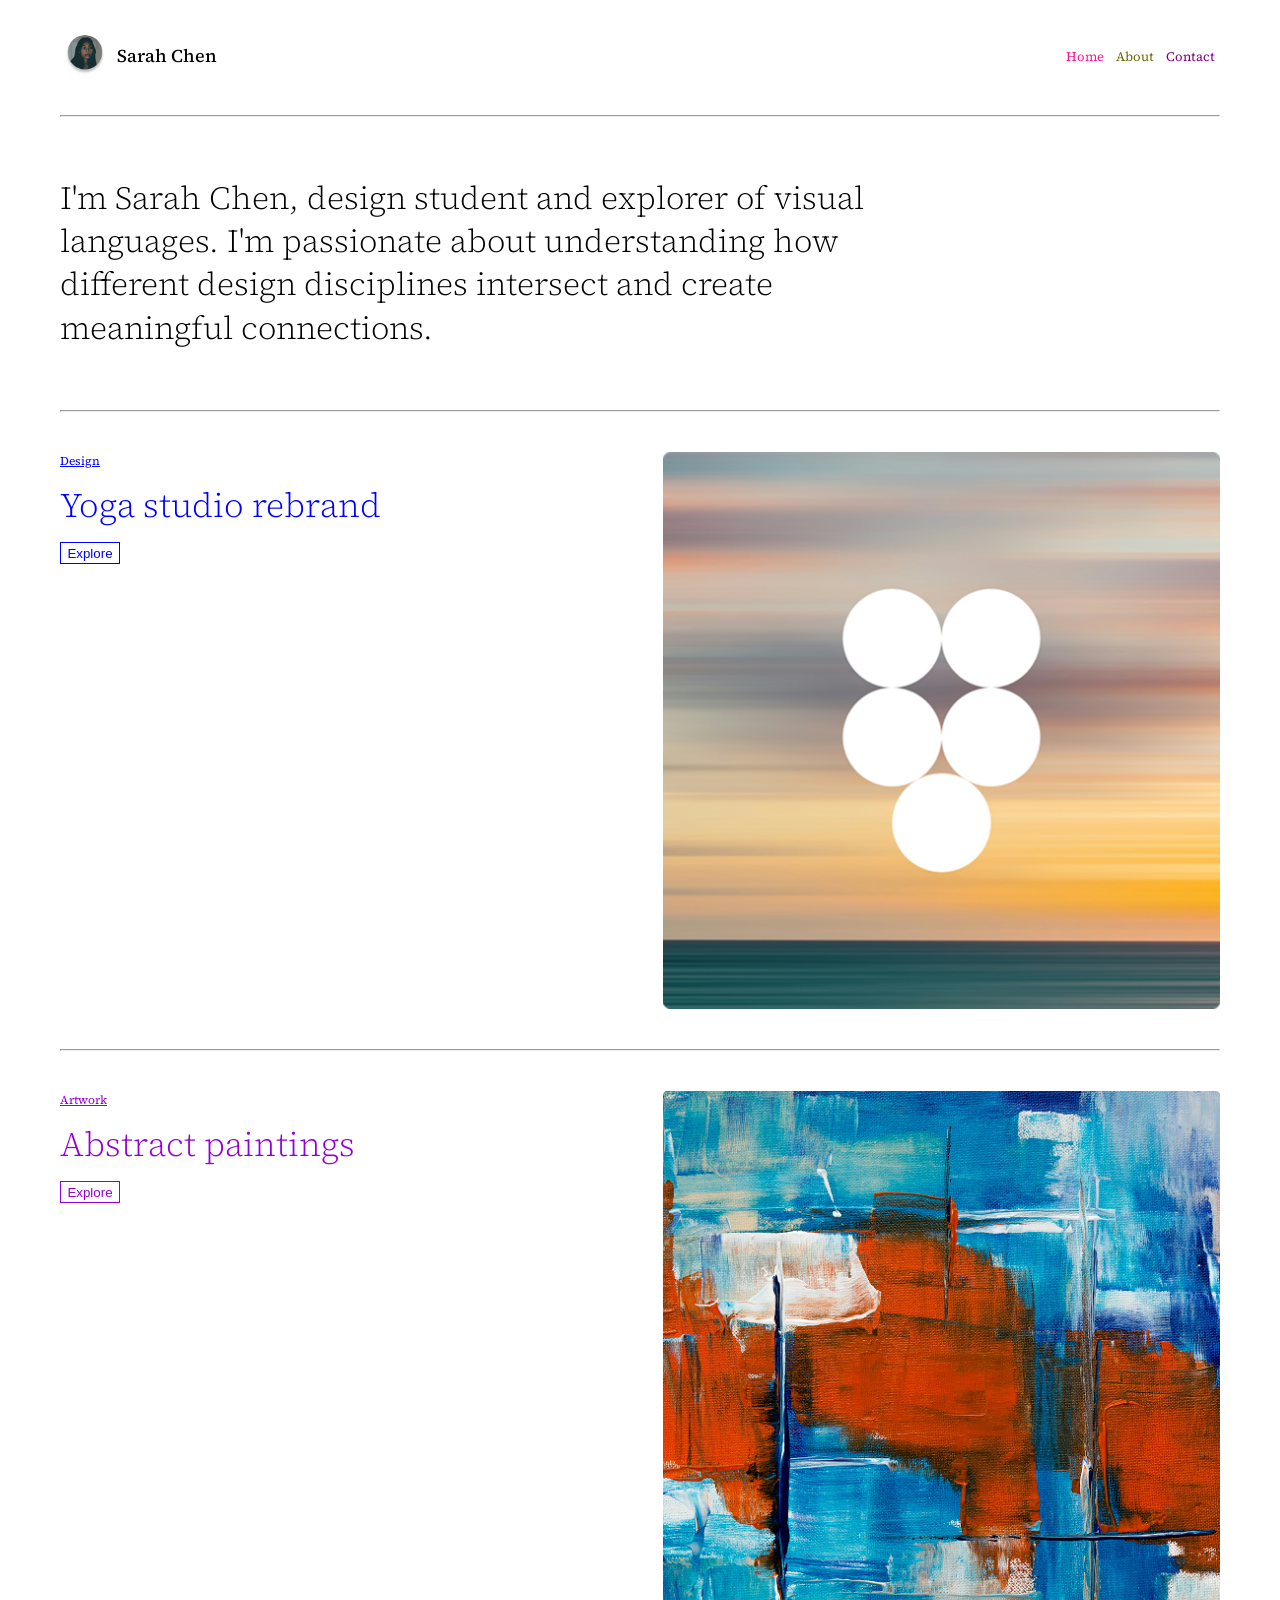
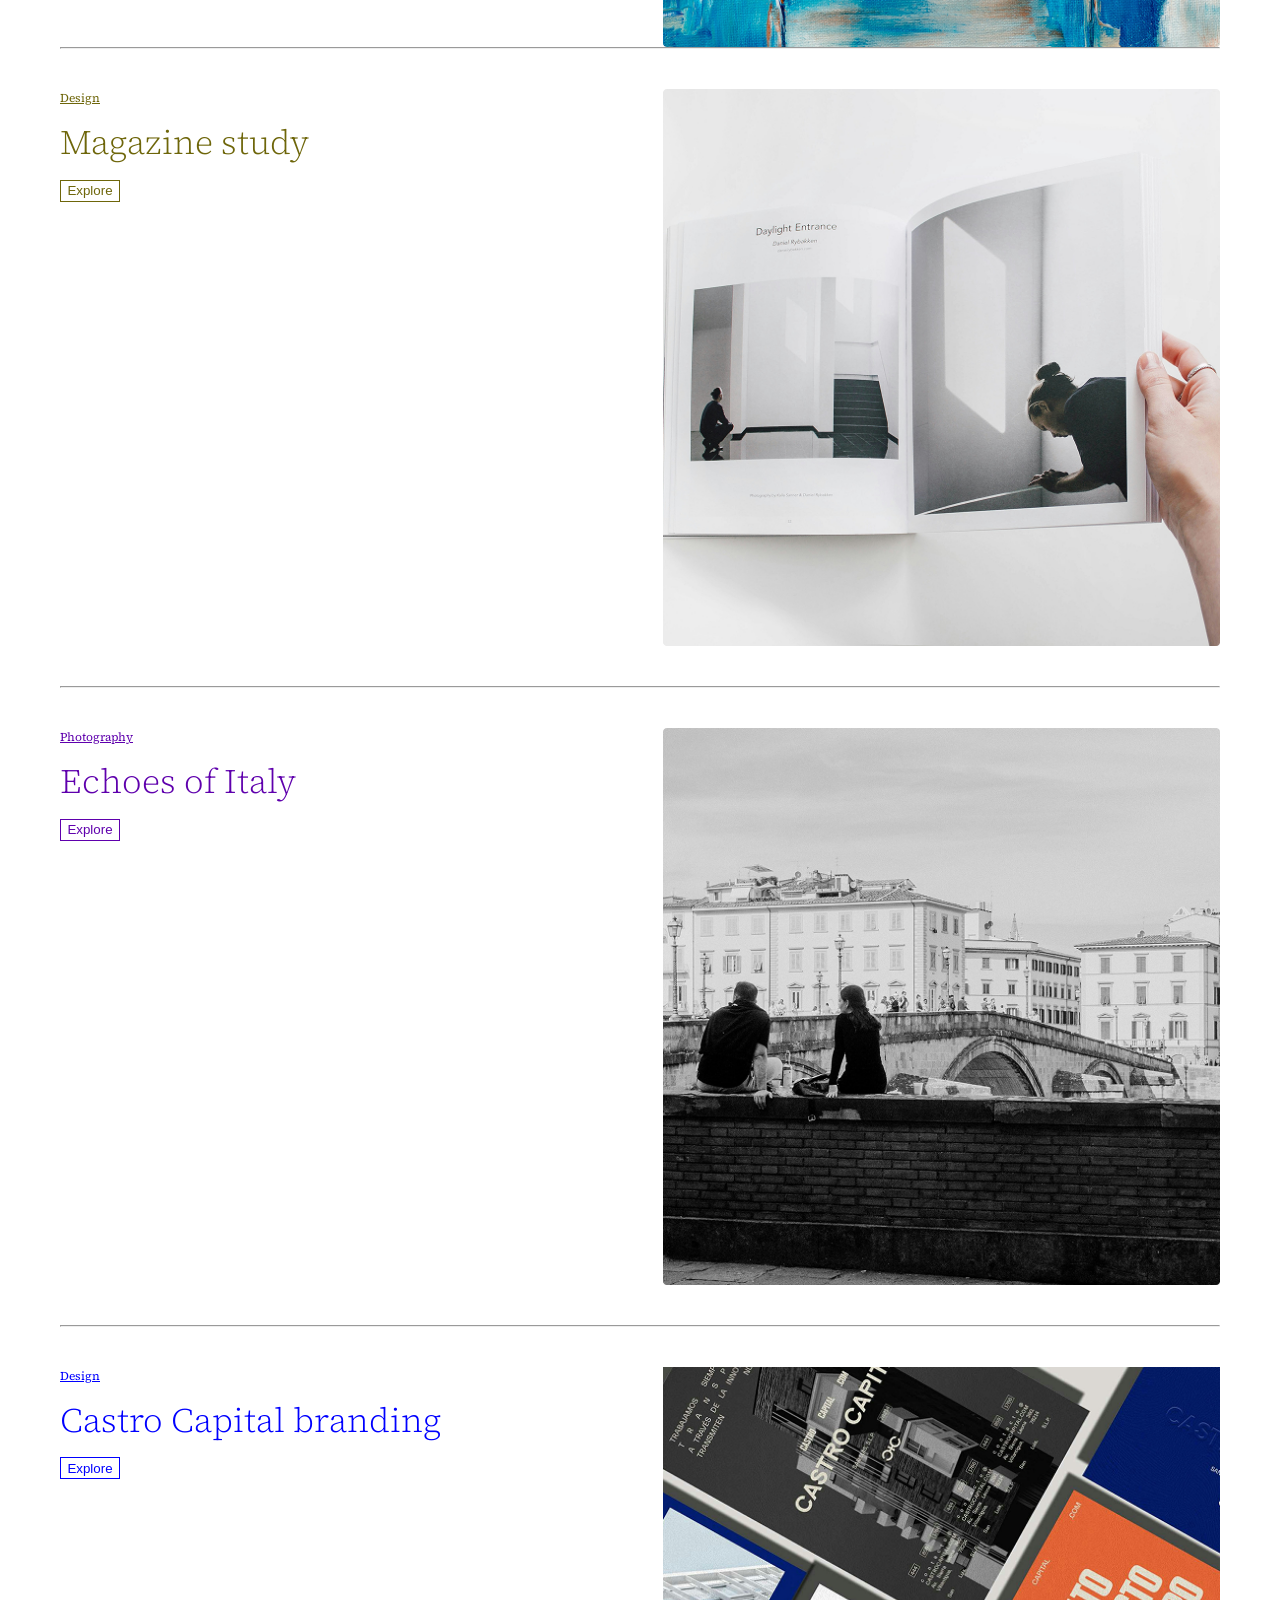
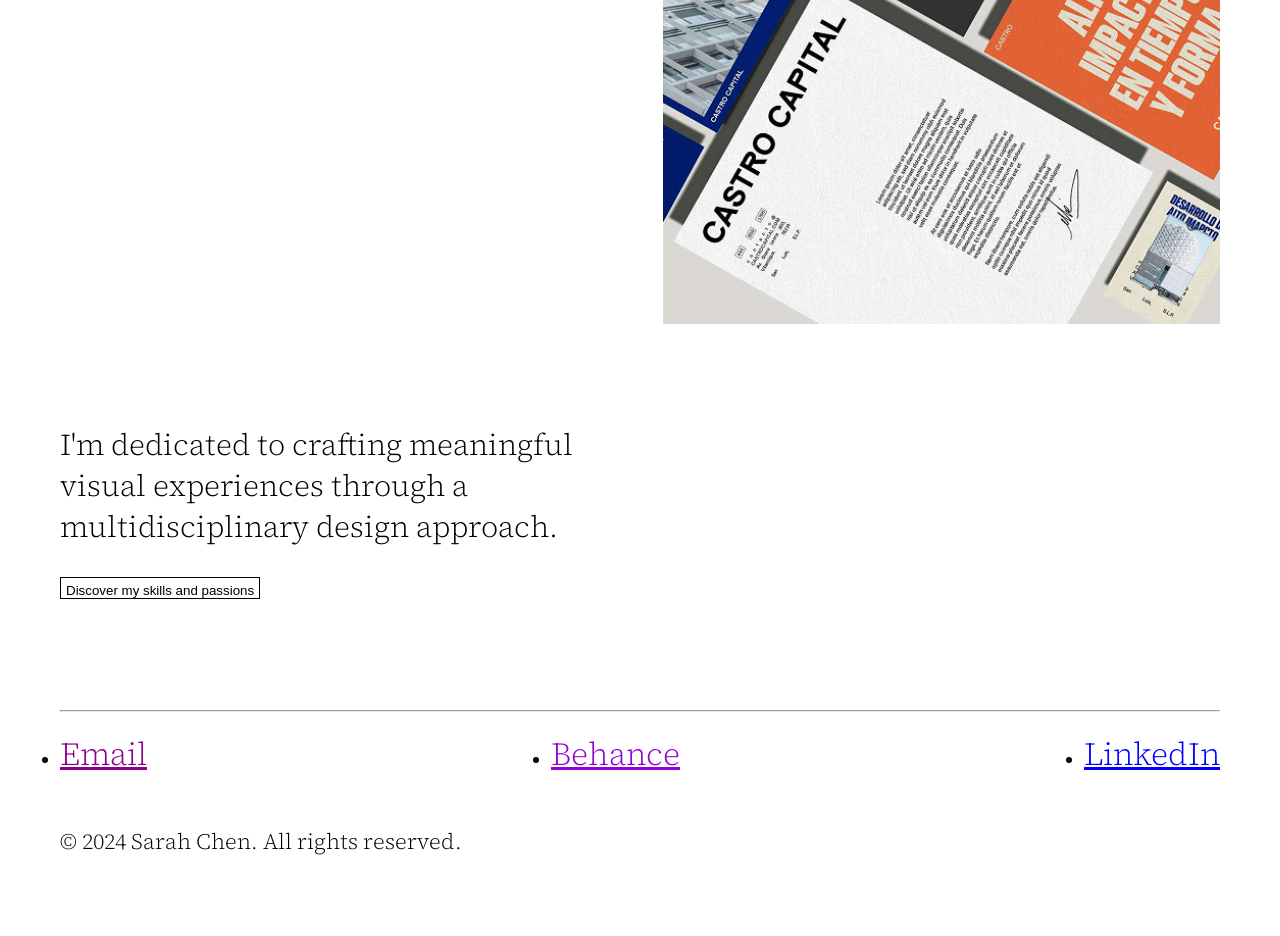
==== commit 053e6510: "Fixed errors from P1, 2 and 3 of the coments on BRIDGE" ====
--- a/index.html
+++ b/index.html
@@ -17,9 +17,9 @@
             </div>
             <nav class="nav">
                 <ul>
-                    <li class="nav__home"><a class="nav__home" href="index.html">Home</a></li>
-                    <li class="nav__about"><a class="nav__about" href="about.html">About</a></li>
-                    <li class="nav__contact"><a class="nav__contact" href="project.html">Project</a></li>
+                    <li><a class="nav__home" href="index.html">Home</a></li>
+                    <li><a class="nav__about" href="about.html">About</a></li>
+                    <li><a class="nav__contact" href="mailto:carguirbar@gmail.com">Contact</a></li>
                 </ul>
             </nav>
         </div>
@@ -35,7 +35,9 @@
                 <div class="sectionYoga">
                     <p class="sectionMiniTitle"><ins>Design</ins></p>
                     <h2 class="sectionTitle">Yoga studio rebrand</h2>
-                    <input class="button1" type="submit" value="Explore">
+                    <a href="project.html">
+                        <input class="button1" type="button" value="Explore">
+                    </a>
                 </div>
                 <img class="sectionImage" src="assets/images/YOGA.png" width="400PX" height="500PX">
             </article>
@@ -46,7 +48,9 @@
                 <div class="sectionPainting">
                     <p class="sectionMiniTitle"><ins>Artwork</ins></p>
                     <h2 class="sectionTitle">Abstract paintings</h2>
-                    <input class="button2" type="submit" value="Explore">
+                    <a href="project.html">
+                        <input class="button2" type="button" value="Explore">
+                    </a>
                 </div>
                 <img class="sectionImage" src="assets/images/pintura.png" width="400PX" height="500PX">
                 <!-- Se puede usar un input type="button" o simplemente input button -->
@@ -57,7 +61,9 @@
                     <div class="sectionMagazine">
                         <p class="sectionMiniTitle"><ins>Design</ins></p>
                         <h2 class="sectionTitle">Magazine study</h2>
-                        <input class="button3" type="submit" value="Explore">
+                    <a href="project.html">
+                        <input class="button3" type="button" value="Explore">
+                    </a>
                     </div>
                     <img class="sectionImage" src="assets/images/Design.png" width="400PX" height="500PX">
                 </article>
@@ -68,9 +74,11 @@
                     <div class="sectionItaly">
                         <p class="sectionMiniTitle"><ins>Photography</ins></p>
                         <h2 class="sectionTitle">Echoes of Italy</h2>
-                        <input class="button4" type="submit" value="Explore">
+                        <a href="project.html">
+                            <input class="button4" type="submit" value="Explore">
+                        </a>
                     </div>
-                    <img class="sectionImage" src="assets\images\Italy.png" width="400PX" height="500PX">
+                    <img class="sectionImage" src="assets/images/Italy.png" width="400PX" height="500PX">
                 </article>
             </section>
             <hr>
@@ -79,7 +87,9 @@
                     <div class="sectionCastro">
                         <p class="sectionMiniTitle"><ins>Design</ins></p>
                         <h2 class="sectionTitle">Castro Capital branding</h2>
-                        <input class="button5" type="submit" value="Explore">
+                        <a href="project.html">
+                            <input class="button5" type="submit" value="Explore">
+                        </a>
                     </div>
                     <img class="sectionImage" src="assets/images/Rectangle 1.png" width="400PX" height="500PX">
                 </article>
@@ -87,7 +97,9 @@
             <div class="UltimaSeccion">
                 <p class="Description2">I'm dedicated to crafting meaningful visual experiences through a
                     multidisciplinary design approach.</p>
-                <input class="button6" type="submit" value="Discover my skills and passions">
+                <a href="project.html">
+                    <input class="button6" type="submit" value="Discover my skills and passions">
+                </a>
             </div>
         </section>
         <hr>
@@ -95,12 +107,9 @@
     <footer>
         <nav class="footer">
             <ul class="footerNav">
-                <p class="footerEmail"><a class="footerEmail" href="Email.html">Email</a></li>
-                </p>
-                <p class="footerBehance"><a class="footerBehance" href="Behance.html">Behance</a></li>
-                </p>
-                <p class="footerLinkedIn"><a class="footerLinkedIn" href="LikedIn.html">LinkedIn</a></li>
-                </p>
+                <li><a class="footerEmail" href="mailto:carguirbar@gmail.com">Email</a></li>
+                <li><a class="footerBehance" href="https://www.behance.net/">Behance</a></li>
+                <li><a class="footerLinkedIn" href="https://es.linkedin.com/">LinkedIn</a></li>
             </ul>
         </nav>
         <p class="copyrightText">© 2024 Sarah Chen. All rights reserved.</p>
--- a/css/styles.css
+++ b/css/styles.css
@@ -28,7 +28,7 @@
 
 @font-face {
   font-family: "Source Serif 4";
-  src: url("../assets/fonts/Source_Serif_4/static/SourceSerif4-Semibold.ttf") format("truetype");
+  src: url("../assets/fonts/Source_Serif_4/static/SourceSerif4-SemiBold.ttf") format("truetype");
   font-weight: 600;
   font-style: normal;
 }
@@ -266,6 +266,9 @@
   font-weight: 300;
   font-size: 25px;
 }
+.footer a{
+list-style: none;
+}
 
 .footerNav {
   display: flex;
@@ -273,7 +276,7 @@
   align-items: begin;
   gap: 20px;
   margin-top: 20px;
-  margin-bottom: 70px
+  margin-bottom: 70px;
 }
 
 .footerEmail {
@@ -347,7 +350,7 @@
 
   .nav__home,
   .nav__about,
-  .nav__contact {
+  .nav__contact{
     font-size: 13px;
   }
 
